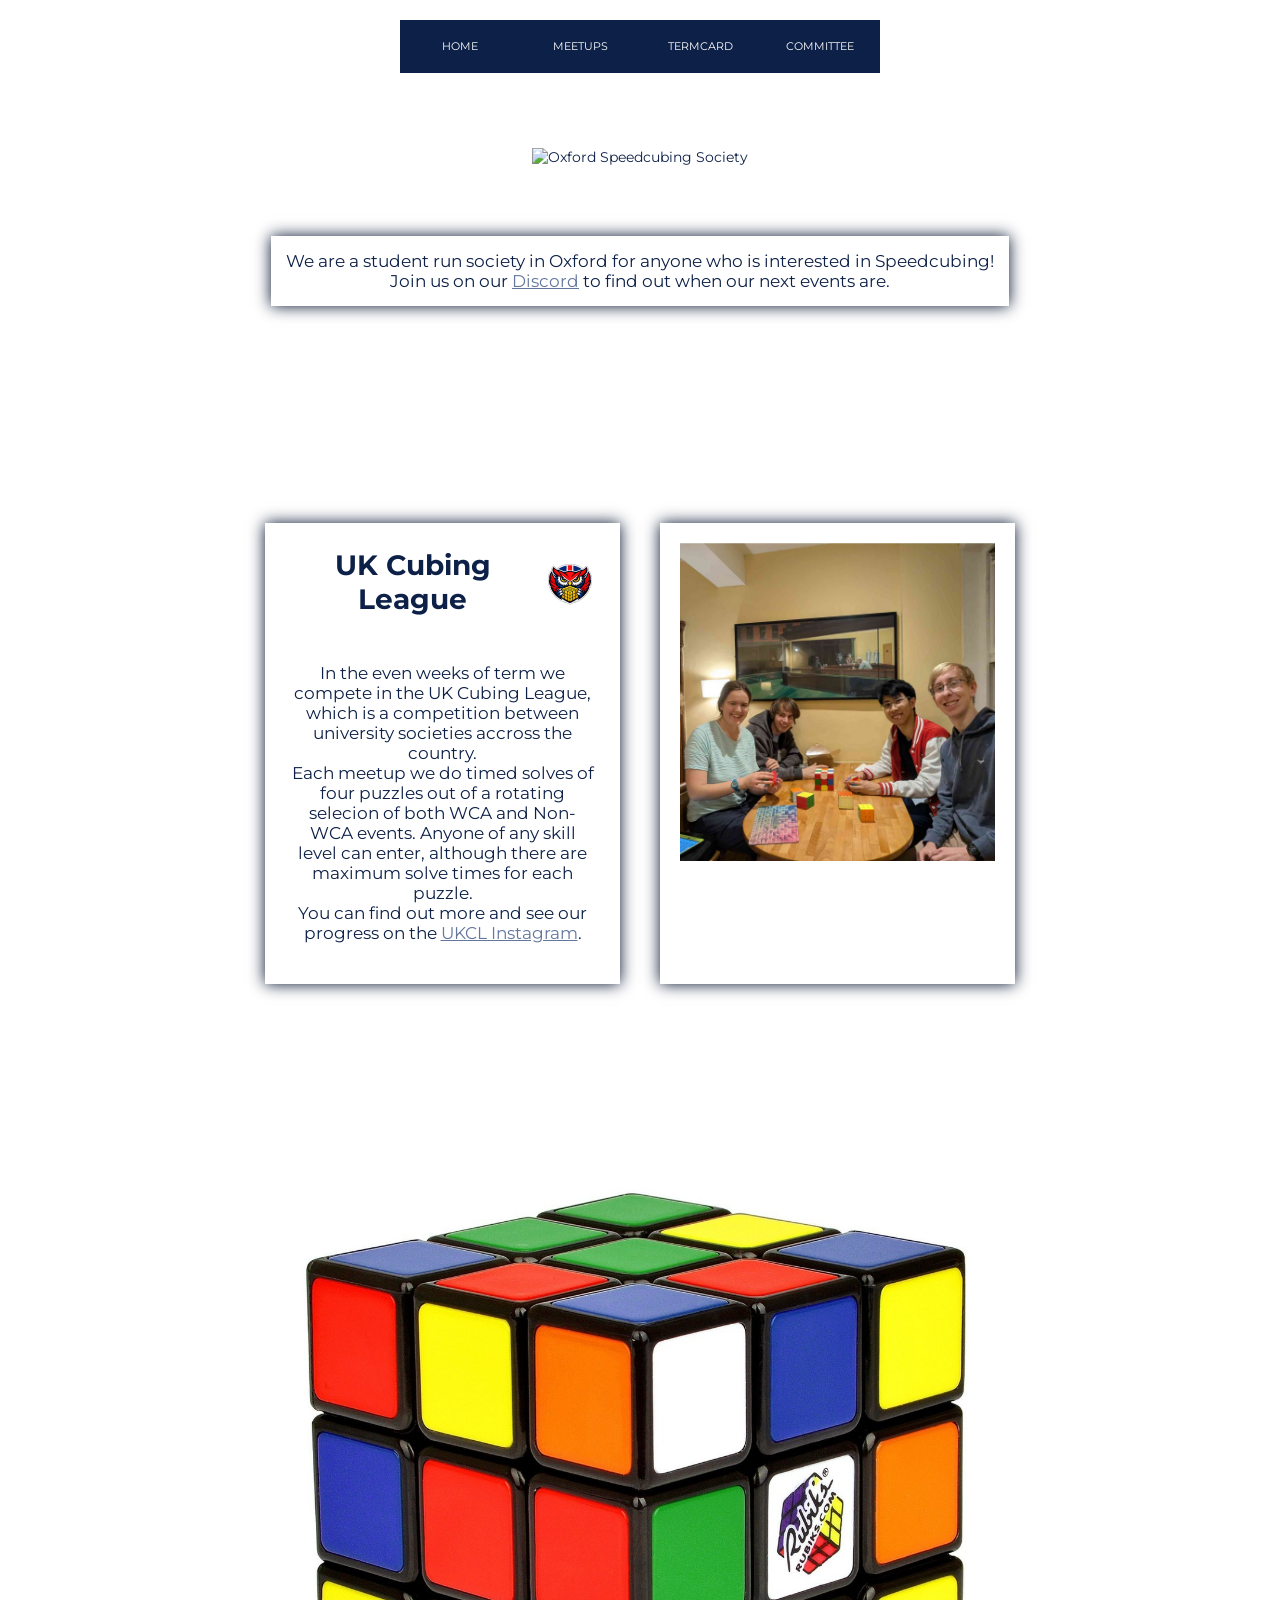
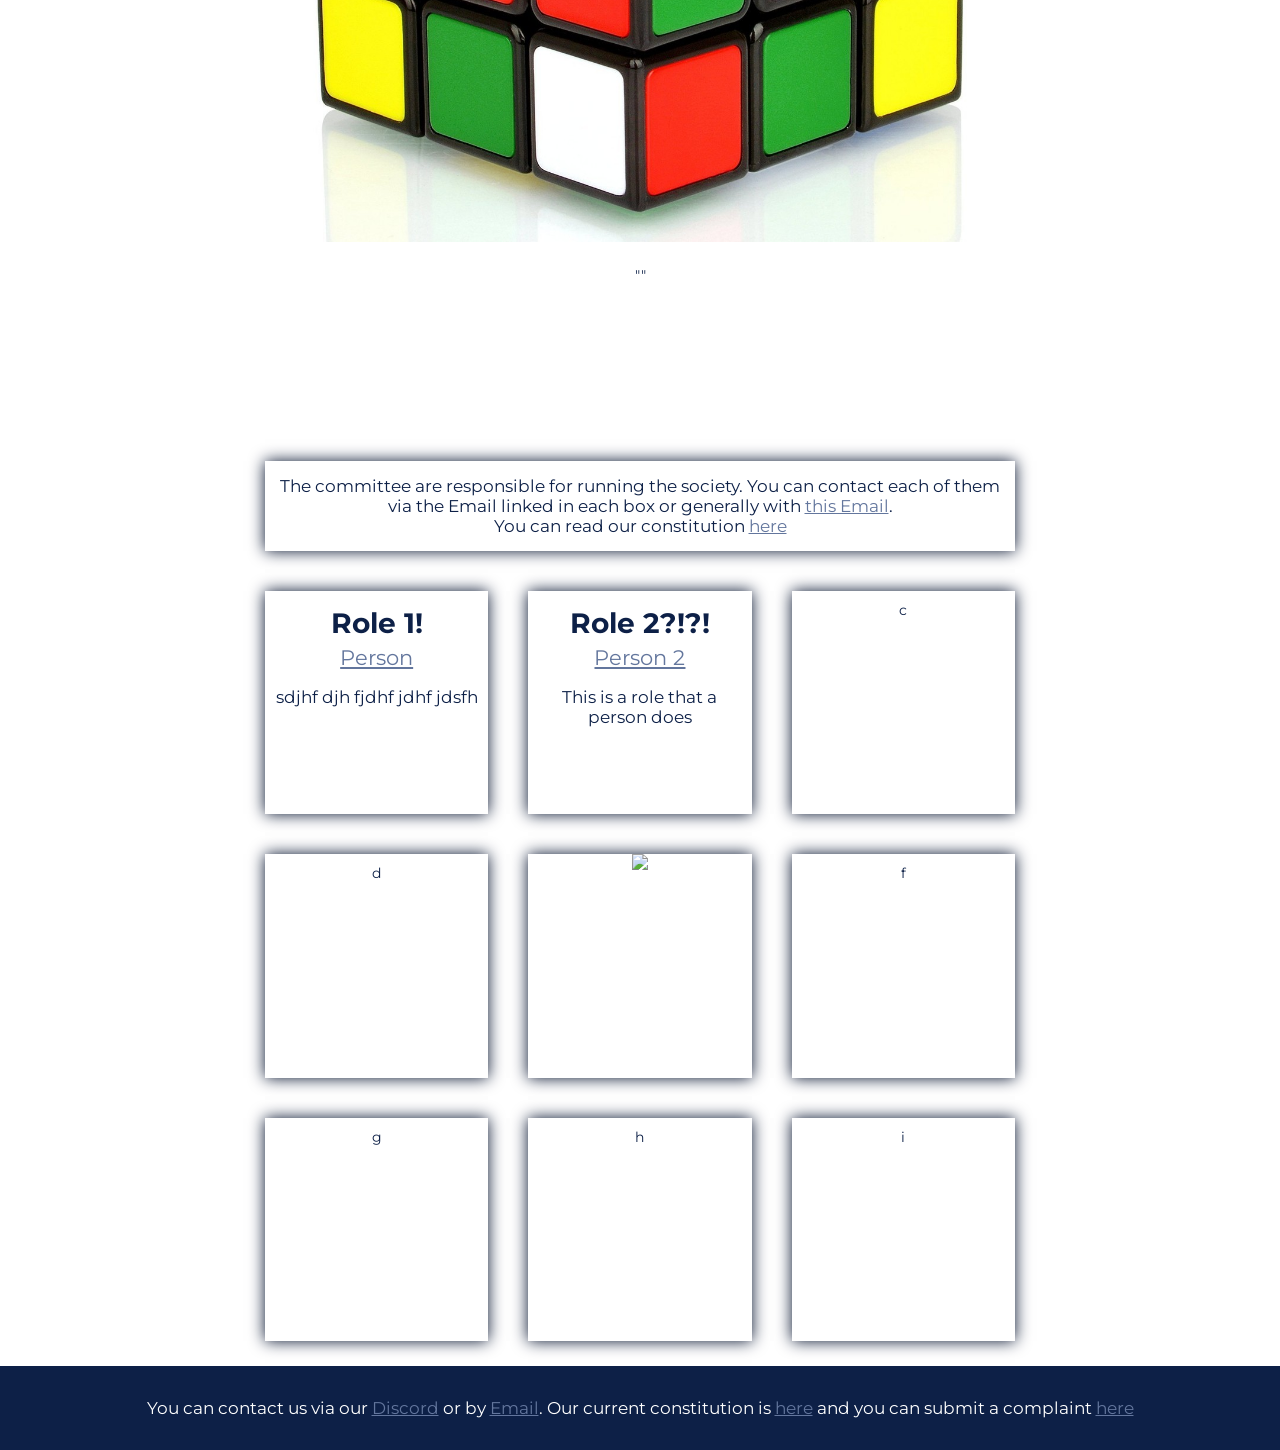
==== index.html @ 9a78d058 "Rename website2.html to index.html" ====
<!DOCTYPE html>
<html lang="en">
    <head>
        <meta charset="UTF-8">
        <meta name="viewport" content="width=device-width, initial-scale=1.0">
        <meta http-equiv="X-UA-Compatible" content="ie=edge">
        <title>Oxford Speedcubing Society</title>
        <link rel="stylesheet" href="style2.css">
        <link rel="icon" href="Logos/Square-Logo.svg" type="image/x-icon">   
        <link href='https://fonts.googleapis.com/css?family=Montserrat' rel='stylesheet'>
    </head>


    <div class="header">
        <ul>
            <li><a href="#home">HOME</a></li>
            <li><a href="#meetups">MEETUPS</a></li>
            <li><a href="#termcard">TERMCARD</a></li>
            <li><a href="#committee">COMMITTEE</a></li>
        </ul>
    </div>

    <body>
        <section id="home">
            <img src="Logos/Full-Logo-Transparent.svg" alt="Oxford Speedcubing Society" style = "max-width:90%; margin:30px">
        
            <div class="white_box">
                <p>We are a student run society in Oxford for anyone who is interested in Speedcubing!<br>
                Join us on our <a href="https://discord.gg/g8TQzC7ckt";>Discord</a> to find out when our next events are.</p>
                <!--this is a temporary link which will expire-->
            </div>

        </section>
            

        

        
        </section>

        <section id="meetups">
            
            <h1>Meetups</h1>
            <div class="meetups">
                <div>
                    <div style="display: flex; margin: 0px;box-shadow:none ;"><h2> UK Cubing League </h2> <img src="UKCL Logo.png" alt="UKCL Logo" style = "width:60px;height:60px;margin:0px"></div>
                    <p>
                        In the even weeks of term we compete in the UK Cubing League, which is a competition 
                        between university societies accross the country.
                        <br>
                        Each meetup we do timed solves of four puzzles out of a rotating selecion of both WCA and Non-WCA events. Anyone of any skill level can enter, although there are maximum solve times for each puzzle.
                        <br>
                        You can find out more and see our progress on the  <a href="https://www.instagram.com/cubingleague.uk/">UKCL Instagram</a>.
                        </p>
                </div>
                <div class="hide-mobile">
                    <img src = "UKCL_meetup_square.jpg" alt="A meetup for UKCL" style="width: 100%;padding:10px;box-sizing: border-box;">
                </div>
            </div>
        </section>

        <section id="termcard">
            <h1>Termcard</h1>

            <div style="max-width: 100%; padding: 20px;background-color: white;"><img src="rubiks_cube.jpg" alt ="the termcard" style = "max-width: 100%;"></div>
  ""    </section>

        <section id="committee">
            <h1>The Committee</h1>
            
            <div class="white_box">
                <p>
                The committee are responsible for running the society.
                You can contact each of them via the Email linked in each box or generally with
                <a href="mailto:a@a.com">this Email</a>.
                <br>
                You can read our constitution 
                <a href="generic-constitution.pdf">here</a>
                </p>
            </div>
               
            <div class="commitee">
                <div>
                    <h2>Role 1!</h2>
                    <a href="mailto:a@a.com" class="committee-roll">Person</a>
                    <p>
                    sdjhf djh fjdhf jdhf jdsfh 
                    </p>
                </div>

                <div>
                <h2>Role 2?!?!</h2>
                <a href="mailto:b@b.com" class="committee-roll">Person 2</a>
                <p>
                    This is a role that a person does 
                </p>
                </div>

                <div>c</div>
                <div>d</div>
                <div class="hide-mobile" style="padding: 0;">
                    <img src="Logos/Square-Logo-Transparent-Blue.svg"><img>
                </div>
                <div>f</div>
                <div>g</div>
                <div>h</div>
                <div>i</div>
            </div>
        </section>

        <footer>
            <p> You can contact us via our
            <a href="www.discord.com">Discord</a>
            or by
            <a href="mailto:a@a.com"> Email</a>.
            Our current constitution is 
            <a href="generic-constitution.pdf">here</a>
            and you can submit a complaint 
            <a href="Complaint.com">here</a>

            </p>
        </footer>
    
    
    </body>
---- style2.css ----
:root {
  --oscs-blue: #203763;
  --oscs-darker-blue: #04112d;
  --oscs-dark-blue: #0D2047;
  --oscs-med-blue: #3c537f;
  --oscs-light-blue: #63769d;

  scroll-behavior: smooth;
  scroll-padding-top: 100px;
}

body {
    background-image: url(Images/background.jpeg);
    background-position: center;
    display: flex;
    flex-direction: column;
    align-items: center;
    text-align: center;
    min-height: 100vh;
    width:90%;
    max-width: 750px;
    margin: auto;

    color: var(--oscs-dark-blue);
    font-size: 14px;
    font-family: 'Montserrat', sans-serif;
}
section {
    margin: 25px 0;
}

.header {
  position: sticky;
  top: 20px;

  display: block;
  background-color: var(--oscs-dark-blue);
  max-width:480px;
  width:90%;
  margin: 20px auto;
  font-size: 75%;
}
footer {
    display: block;
    width: 100vw;
    margin-top: auto;
    margin-bottom: 0px;
    background-color: var(--oscs-dark-blue);

    color: white;
}

ul {
  list-style-type: none;
  margin: 0;
  padding: 0;
  display: flex;
}
ul li {
  justify-content: space-evenly;
  width: calc(100%/4);
}
ul li a {
  display: flex;
  align-items: center;
  justify-content: center;
  width: 100%;
  height: 100%;
  box-sizing: border-box;
  color: white;
  text-decoration: none;
  padding:20px 0;
}
ul li:hover {
  background-color: var(--oscs-darker-blue);
}

h1 {
    color:white;
    font-size: 300%;
    margin-bottom: 40px;
}
h2 {
  font-size: 200%;
  margin:5px
}
a {
    color: var(--oscs-light-blue);
}
p {
  font-size: 120%;
  padding: 15px;
}


.white_box {
  background-color: white;
  width:100%;
  margin: 40px 0;
  box-shadow: 0 0 15px var(--oscs-darker-blue);
}

.meetups {
  display: grid;
  grid-template-columns: repeat(2,1fr);
  gap: 40px;
}
@media (max-width: 1000px) {
  .hide-mobile {
    display:none
  }
  .meetups {
    grid-template-columns: 100%;
  }
}
.meetups div {
    background-color: white;
    place-items: center;
    padding: 10px;
    box-shadow: 0 0 15px var(--oscs-darker-blue);
    padding: 10px;
}

.commitee {
  display: grid;
  grid-template-columns: repeat(3,minmax(0, 1fr));
  gap:40px;
}
@media (max-width: 1000px) {
  .commitee {
    grid-template-columns: repeat(2,minmax(0, 1fr));
  }
}
.commitee div{
    background-color: white;
    box-sizing: border-box;
    padding: 10px;
    aspect-ratio: 1/1;
    width: auto;
    min-height: 0;
    box-shadow: 0 0 15px var(--oscs-darker-blue);
}
@media (max-width: 700px) {
  .commitee {
    grid-template-columns: repeat(1,minmax(0, 1fr));
  }
  .commitee div{
    aspect-ratio: none;
    }
}
.committee-roll{
    font-size: 150%;
    margin: 10px;
}
.commitee p{
    padding: 0px;
}
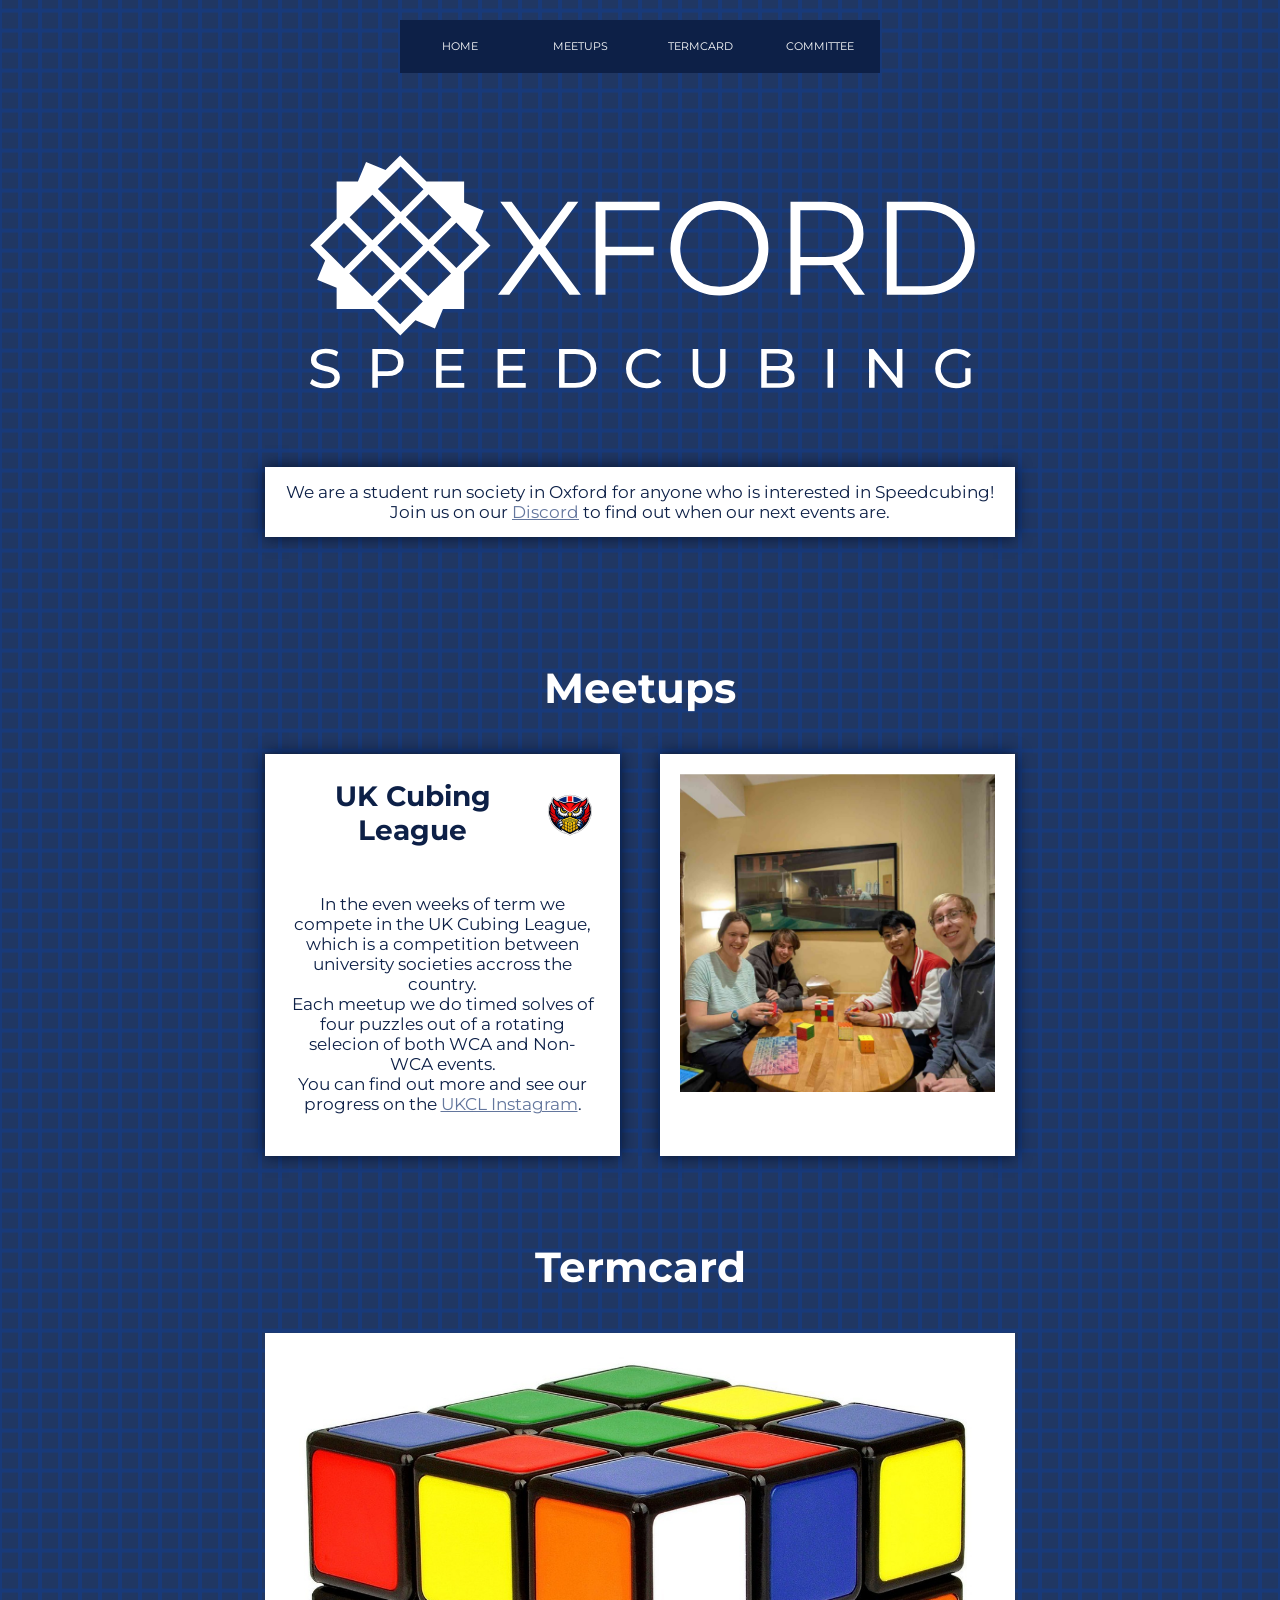
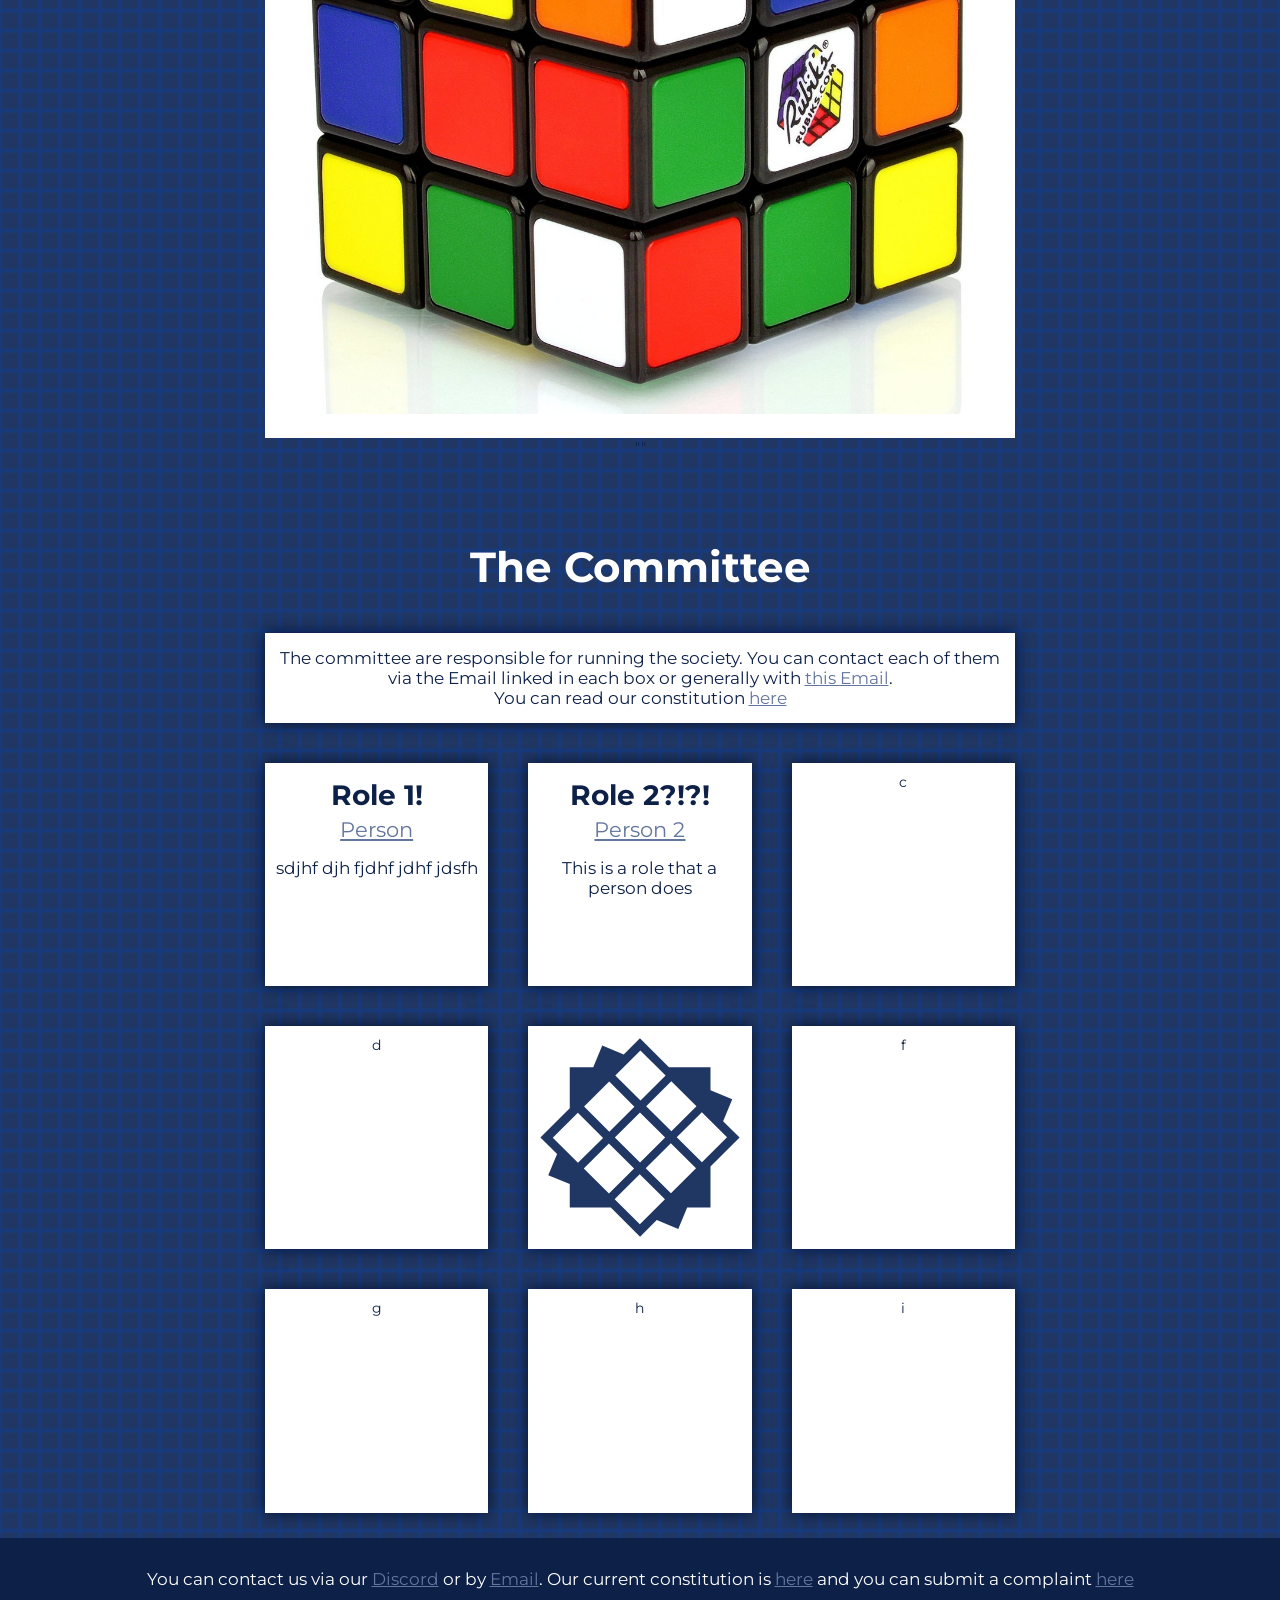
==== commit 6f8ea119: "Fix HTML formatting and structure" ====
--- a/index.html
+++ b/index.html
@@ -48,7 +48,7 @@
                         In the even weeks of term we compete in the UK Cubing League, which is a competition 
                         between university societies accross the country.
                         <br>
-                        Each meetup we do timed solves of four puzzles out of a rotating selecion of both WCA and Non-WCA events. Anyone of any skill level can enter, although there are maximum solve times for each puzzle.
+                        Each meetup we do timed solves of four puzzles out of a rotating selecion of both WCA and Non-WCA events.
                         <br>
                         You can find out more and see our progress on the  <a href="https://www.instagram.com/cubingleague.uk/">UKCL Instagram</a>.
                         </p>
--- a/style2.css
+++ b/style2.css
@@ -145,7 +145,7 @@
     grid-template-columns: repeat(1,minmax(0, 1fr));
   }
   .commitee div{
-    aspect-ratio: none;
+    aspect-ratio: auto;
     }
 }
 .committee-roll{
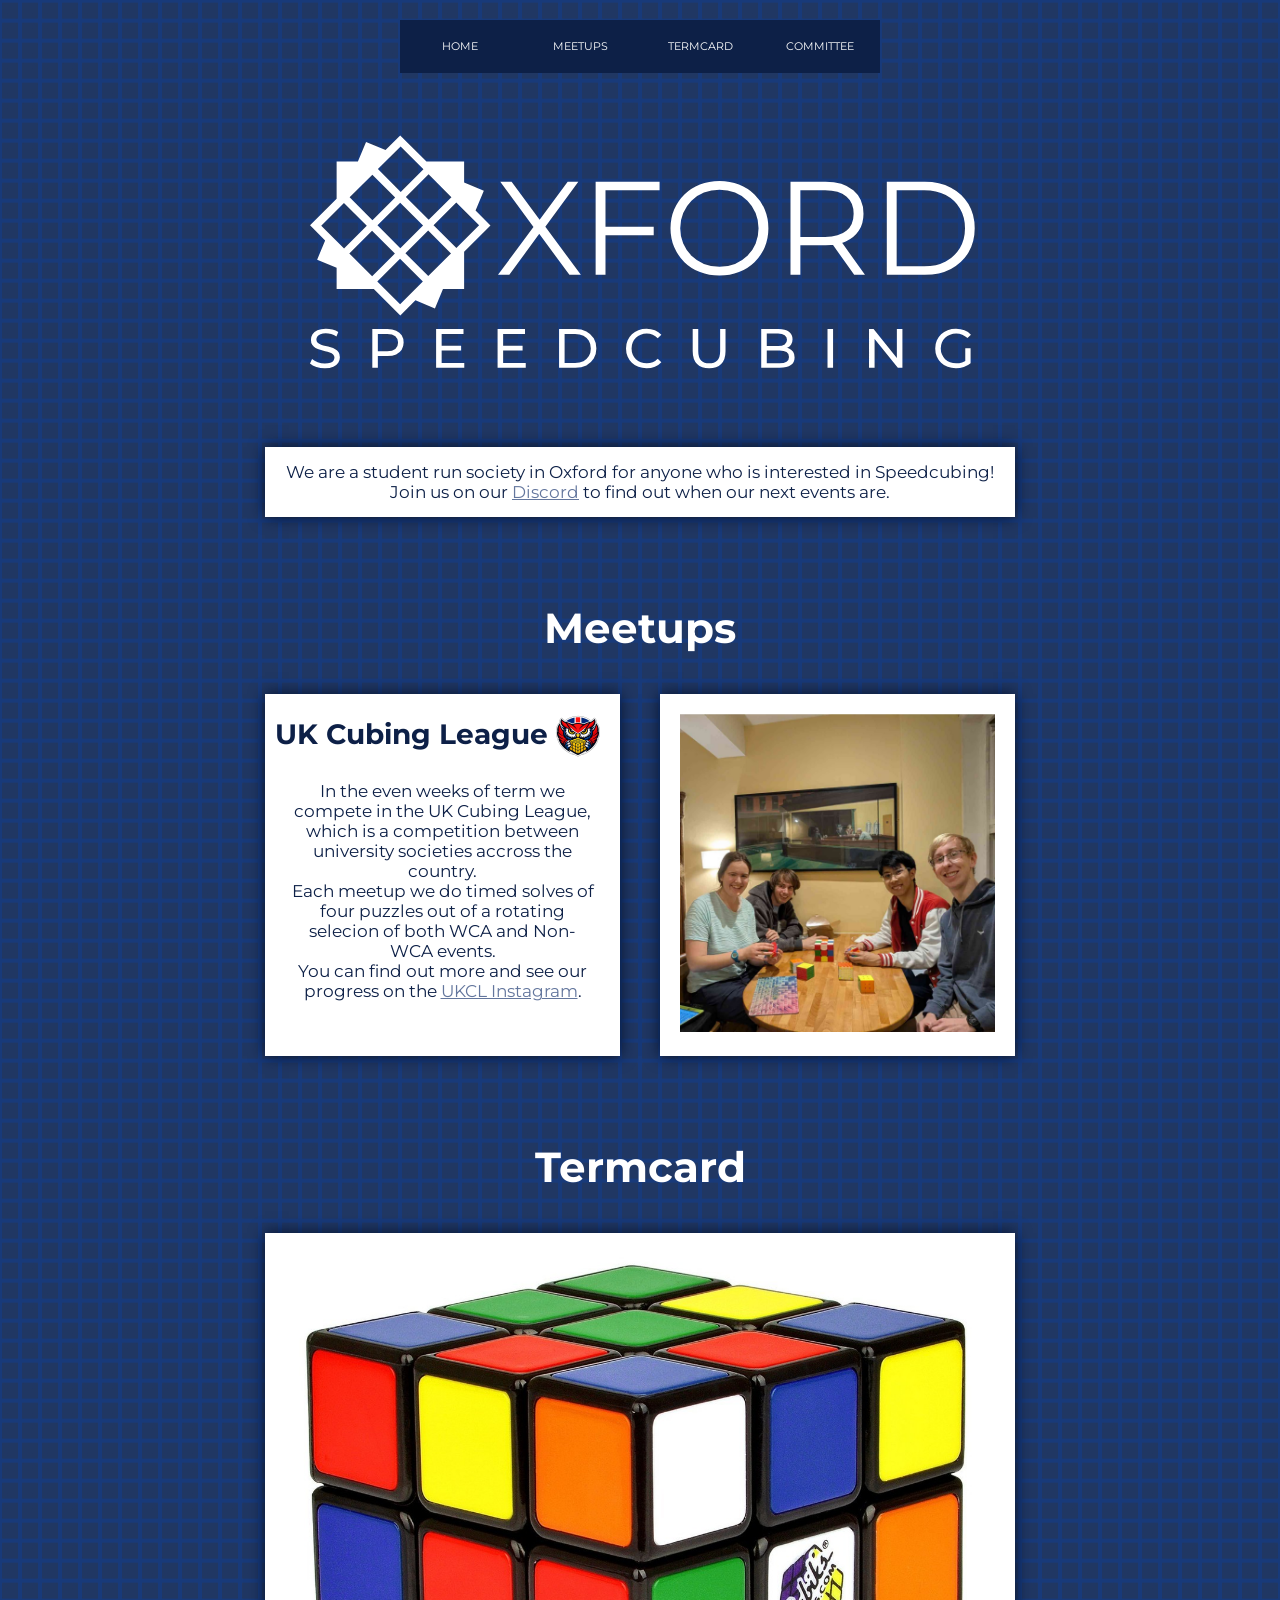
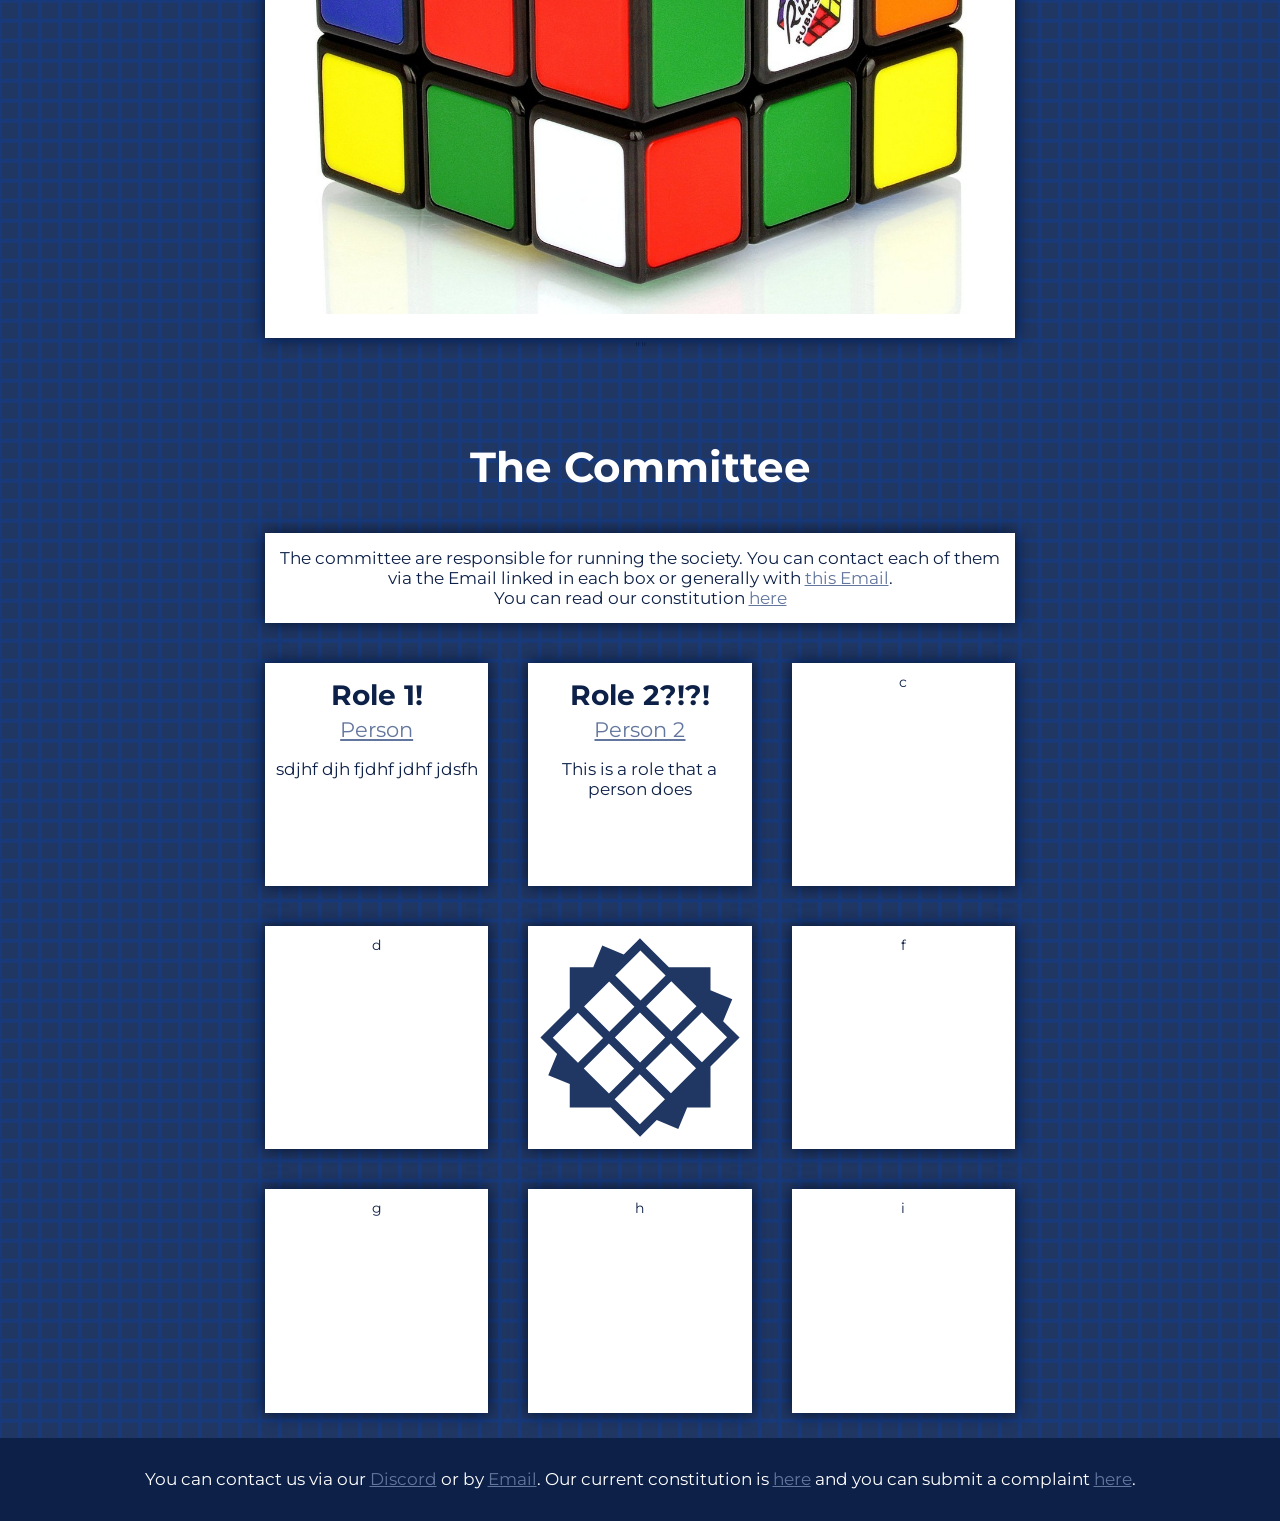
==== commit a15bc275: "Rename website2.html to index.html" ====
--- a/index.html
+++ b/index.html
@@ -11,7 +11,7 @@
     </head>
 
 
-    <div class="header">
+    <div class="header" style="margin-bottom: 0;">
         <ul>
             <li><a href="#home">HOME</a></li>
             <li><a href="#meetups">MEETUPS</a></li>
@@ -24,8 +24,8 @@
         <section id="home">
             <img src="Logos/Full-Logo-Transparent.svg" alt="Oxford Speedcubing Society" style = "max-width:90%; margin:30px">
         
-            <div class="white_box">
-                <p>We are a student run society in Oxford for anyone who is interested in Speedcubing!<br>
+            <div class="white_box" style="margin-bottom: 0";>
+                <p style="margin-bottom: 0";>We are a student run society in Oxford for anyone who is interested in Speedcubing!<br>
                 Join us on our <a href="https://discord.gg/g8TQzC7ckt";>Discord</a> to find out when our next events are.</p>
                 <!--this is a temporary link which will expire-->
             </div>
@@ -43,12 +43,12 @@
             <h1>Meetups</h1>
             <div class="meetups">
                 <div>
-                    <div style="display: flex; margin: 0px;box-shadow:none ;"><h2> UK Cubing League </h2> <img src="UKCL Logo.png" alt="UKCL Logo" style = "width:60px;height:60px;margin:0px"></div>
-                    <p>
+                    <div style="display: flex; margin: 0px;box-shadow:none;padding: 0;"><h2 style="margin: 0;padding: 0;"> UK Cubing League </h2> <img src="UKCL Logo.png" alt="UKCL Logo" style = "width:60px;margin:0px;padding: 0px;"></div>
+                    <p style="padding-top: 0;">
                         In the even weeks of term we compete in the UK Cubing League, which is a competition 
                         between university societies accross the country.
                         <br>
-                        Each meetup we do timed solves of four puzzles out of a rotating selecion of both WCA and Non-WCA events.
+                        Each meetup we do timed solves of four puzzles out of a rotating selecion of both WCA and Non-WCA events. 
                         <br>
                         You can find out more and see our progress on the  <a href="https://www.instagram.com/cubingleague.uk/">UKCL Instagram</a>.
                         </p>
@@ -62,7 +62,7 @@
         <section id="termcard">
             <h1>Termcard</h1>
 
-            <div style="max-width: 100%; padding: 20px;background-color: white;"><img src="rubiks_cube.jpg" alt ="the termcard" style = "max-width: 100%;"></div>
+            <div style="max-width: 100%; padding: 20px;background-color: white;box-shadow: 0 0 15px var(--oscs-darker-blue);"><img src="rubiks_cube.jpg" alt ="the termcard" style = "max-width: 100%;"></div>
   ""    </section>
 
         <section id="committee">
@@ -116,7 +116,7 @@
             Our current constitution is 
             <a href="generic-constitution.pdf">here</a>
             and you can submit a complaint 
-            <a href="Complaint.com">here</a>
+            <a href="Complaint.com">here</a>.
 
             </p>
         </footer>
--- a/style2.css
+++ b/style2.css
@@ -146,6 +146,7 @@
   }
   .commitee div{
     aspect-ratio: auto;
+
     }
 }
 .committee-roll{
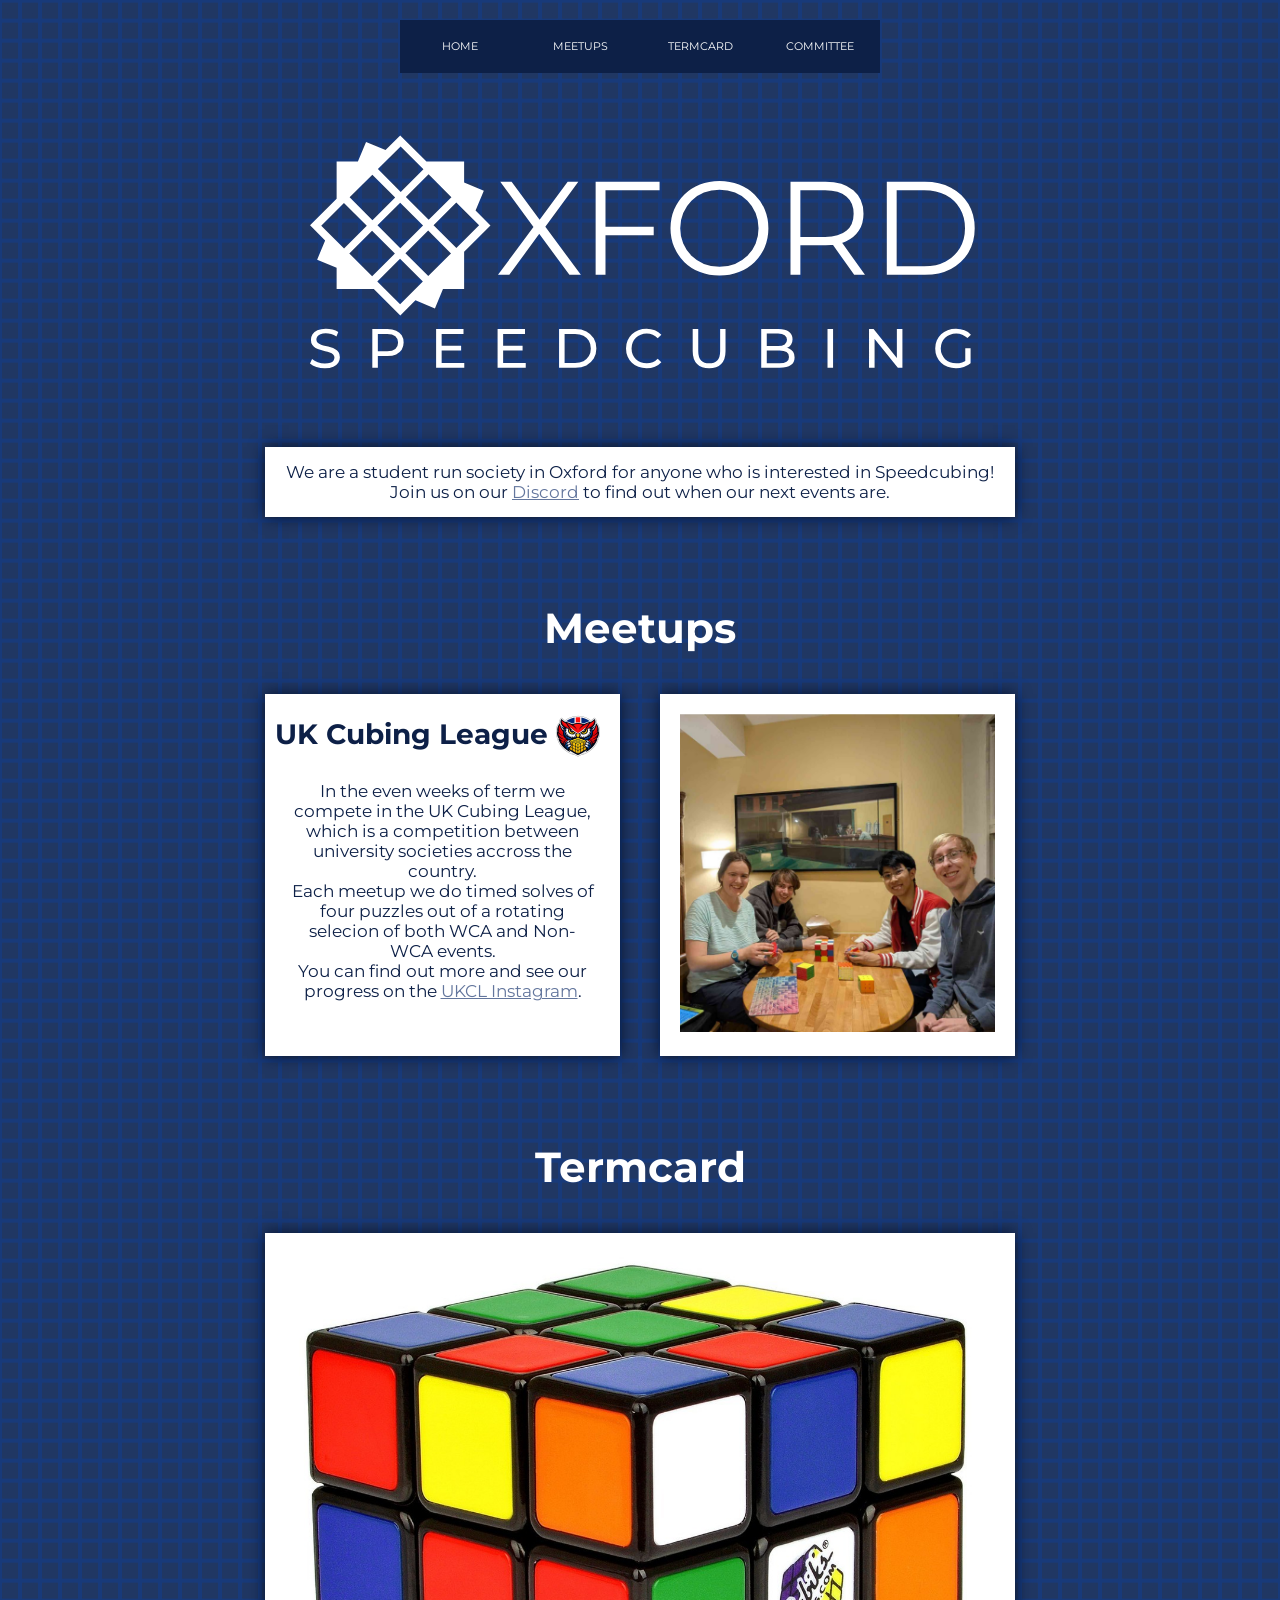
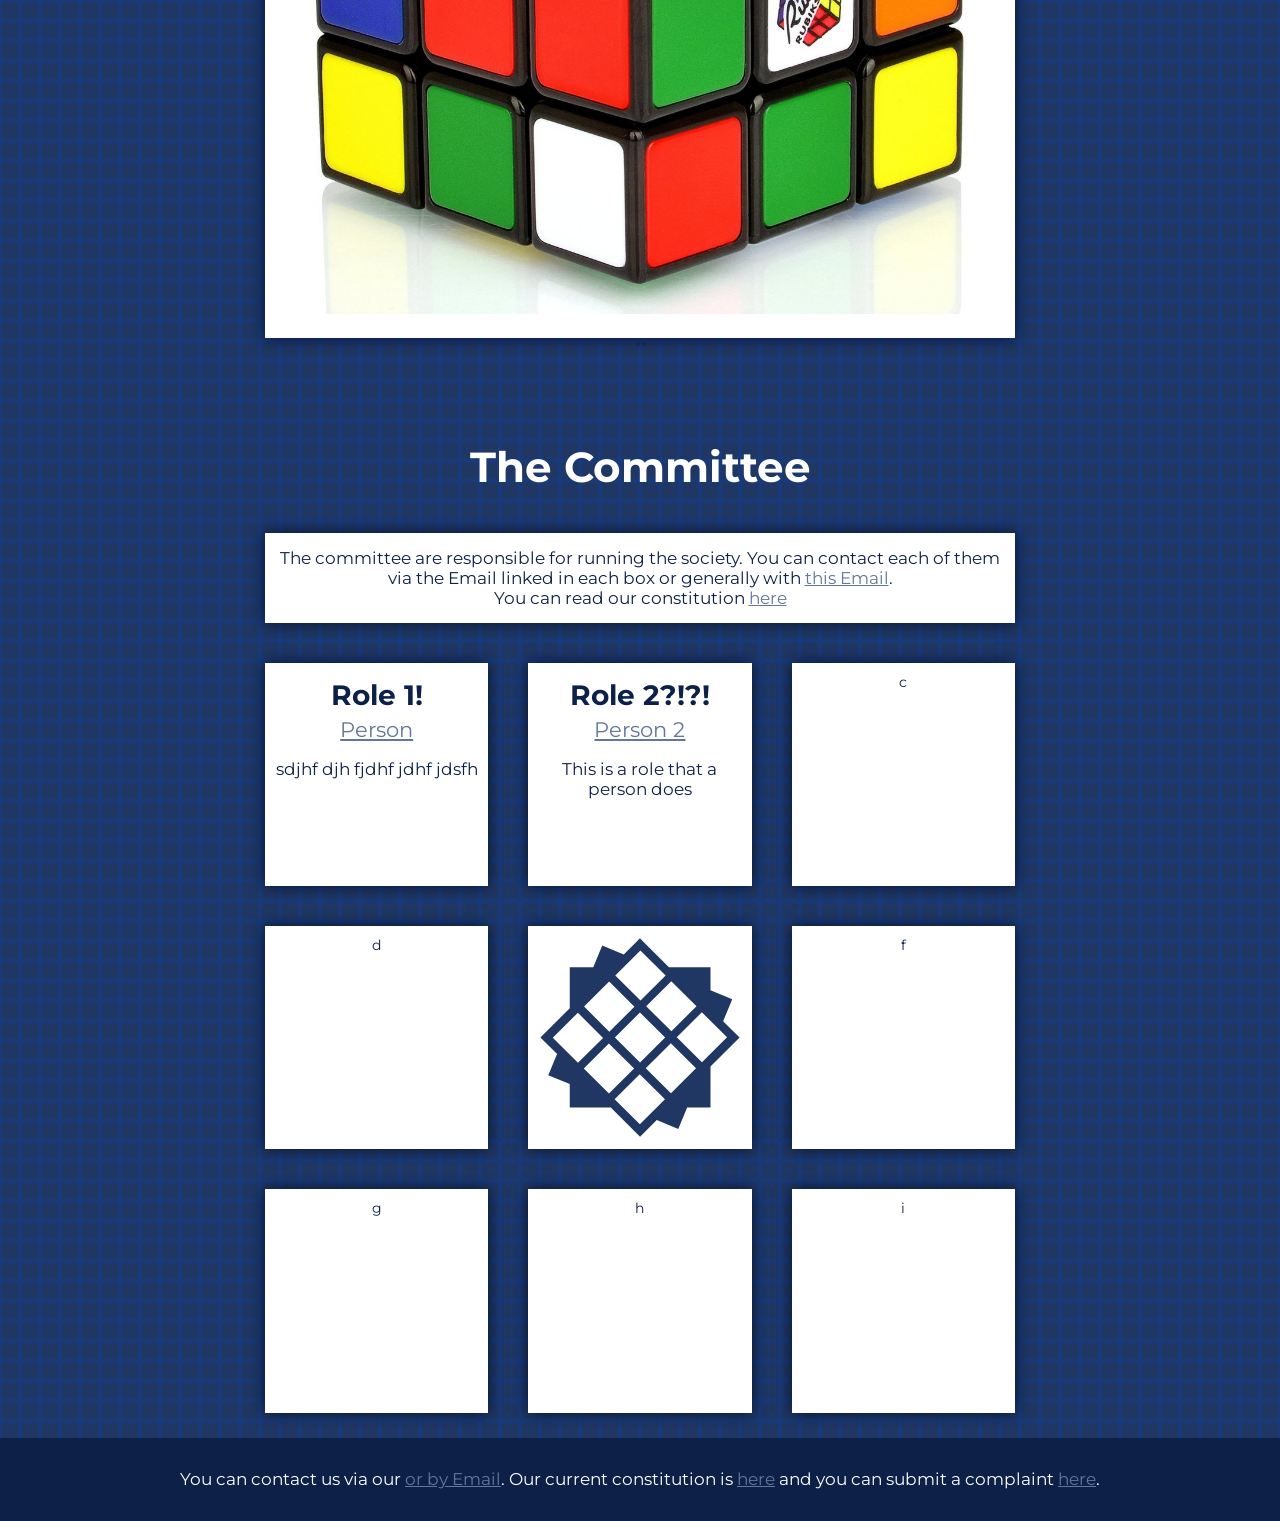
==== commit 4922f293: "Fix HTML formatting and structure" ====
--- a/index.html
+++ b/index.html
@@ -110,7 +110,7 @@
 
         <footer>
             <p> You can contact us via our
-            <a href="www.discord.com">Discord</a>
+            <a href="https://discord.gg/g8TQzC7ckt";>
             or by
             <a href="mailto:a@a.com"> Email</a>.
             Our current constitution is 
--- a/style2.css
+++ b/style2.css
@@ -24,6 +24,8 @@
     color: var(--oscs-dark-blue);
     font-size: 14px;
     font-family: 'Montserrat', sans-serif;
+    background-color: var(--oscs-blue);
+  
 }
 section {
     margin: 25px 0;
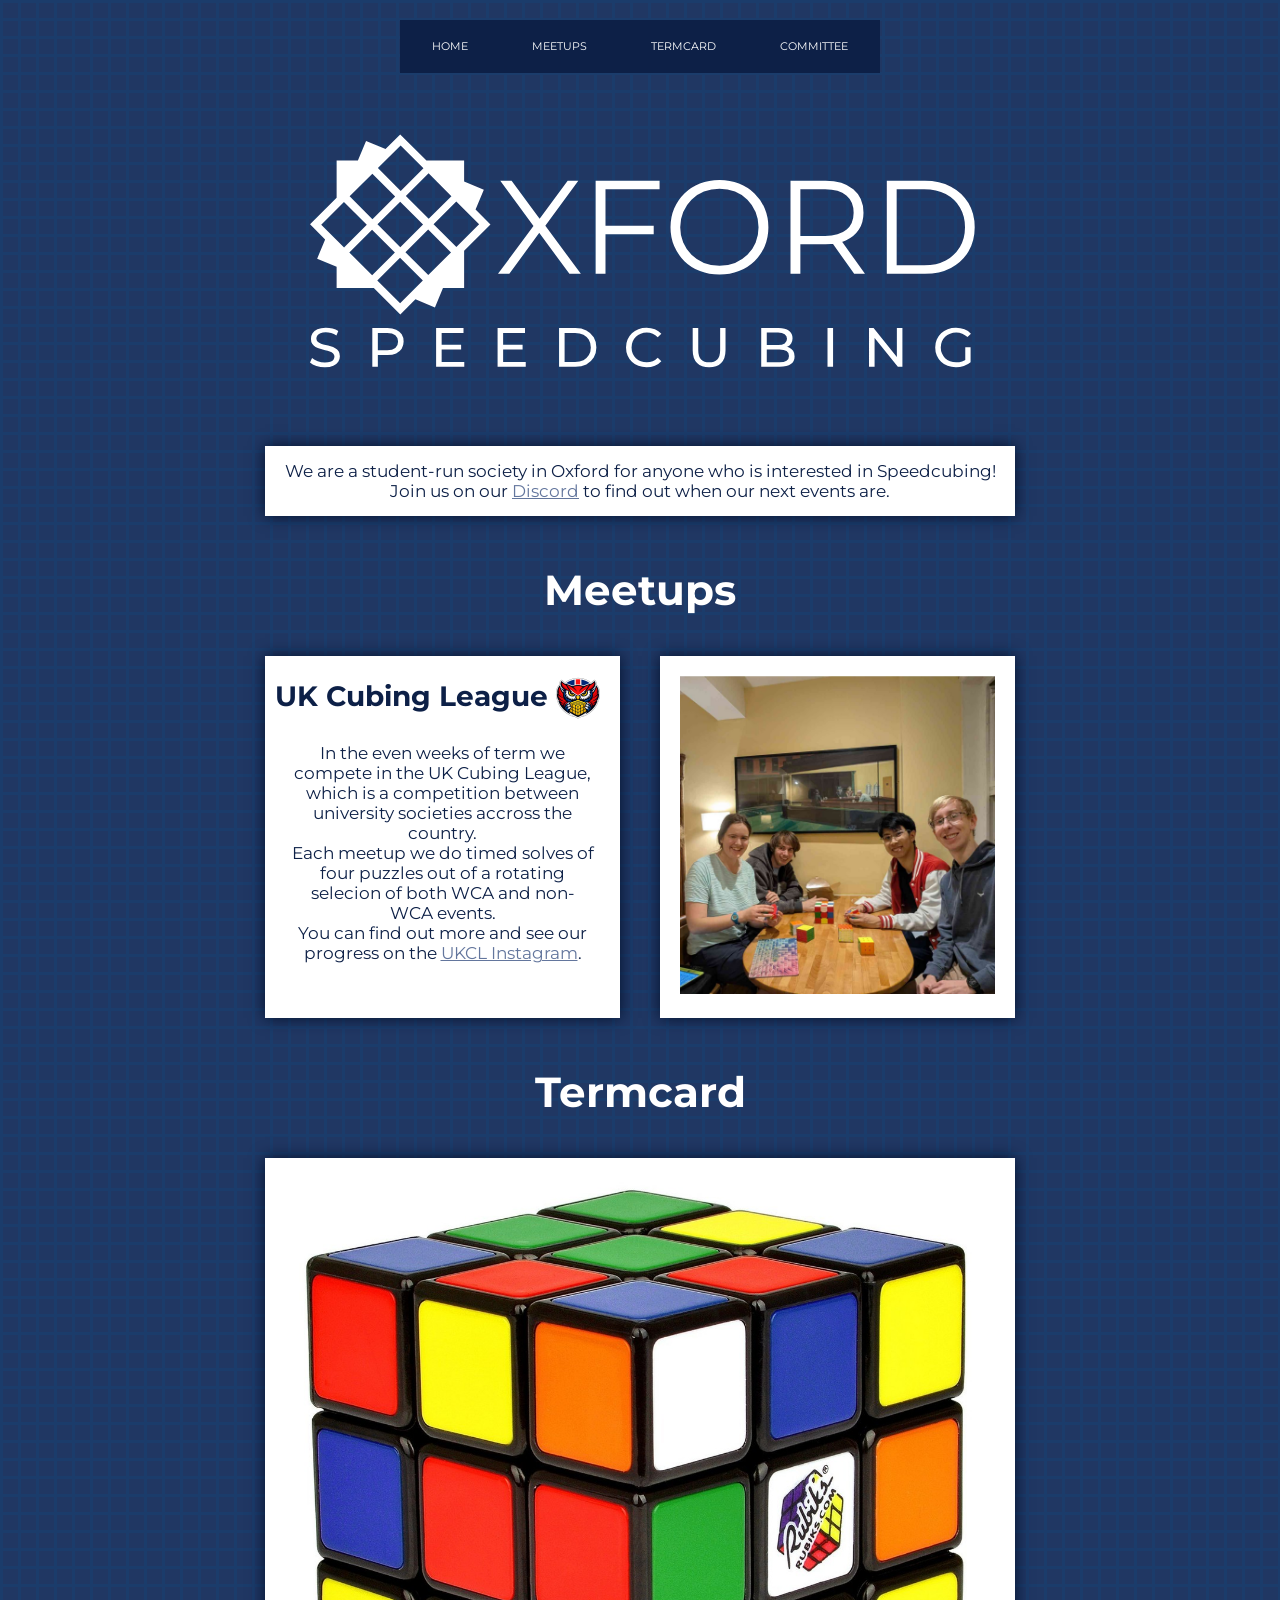
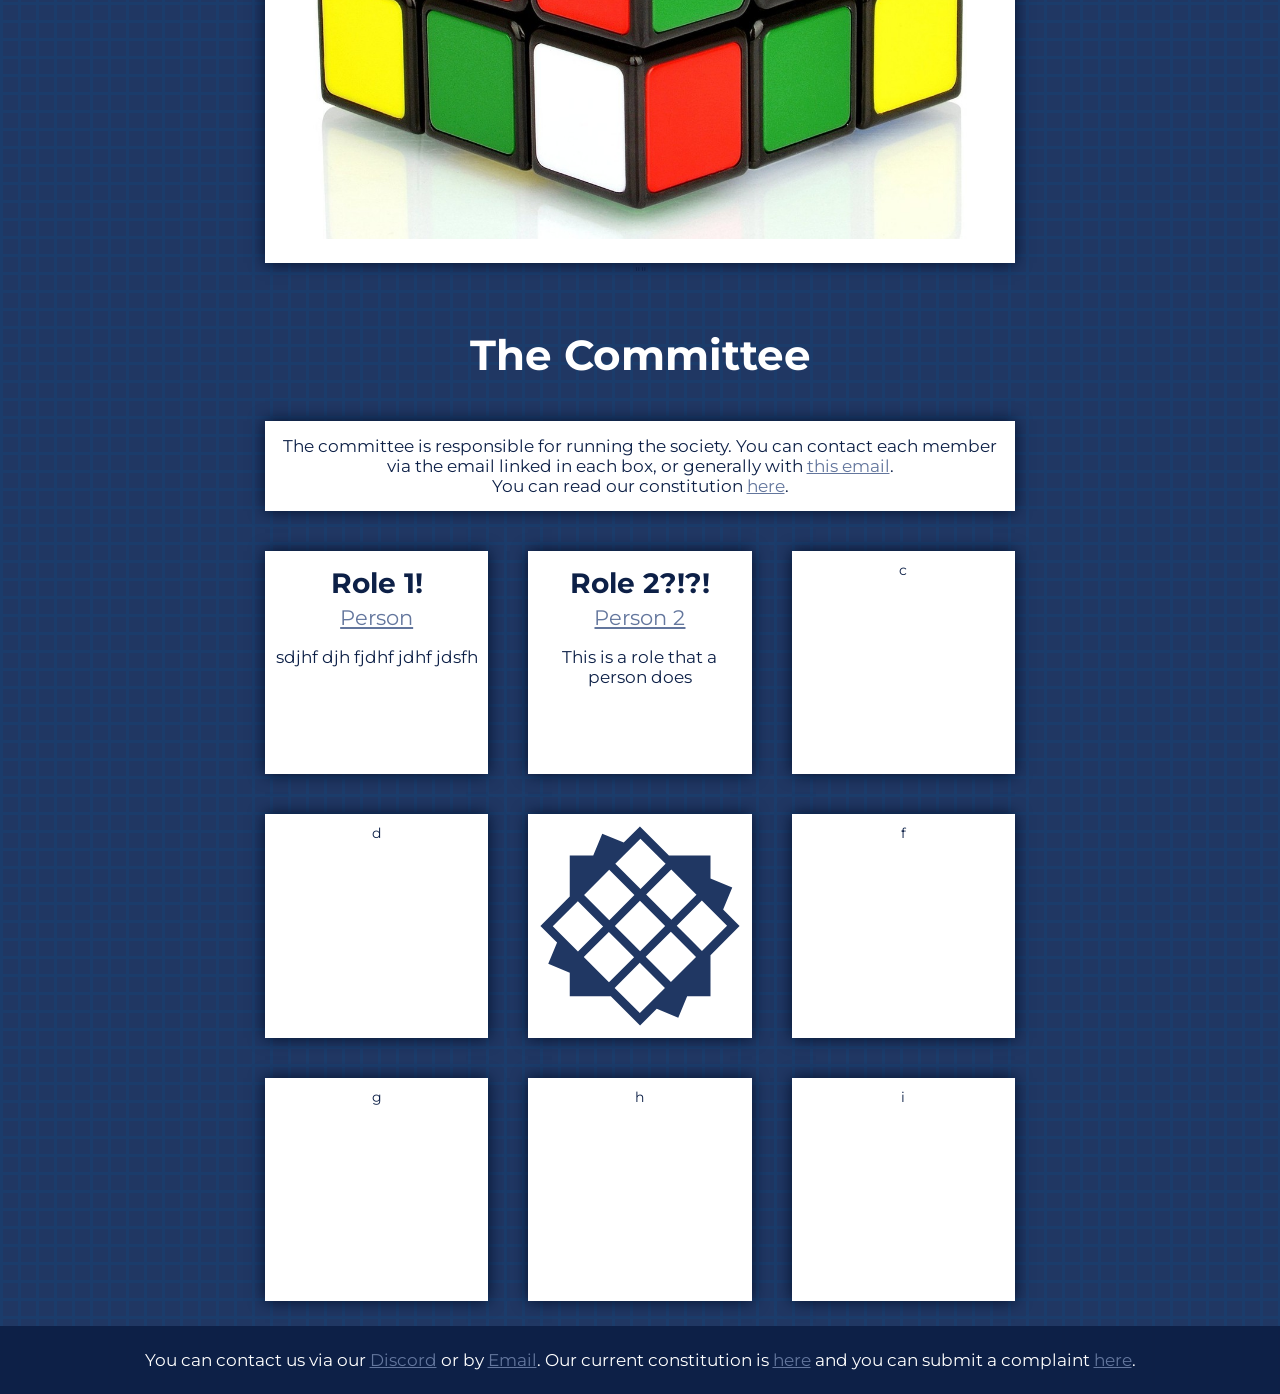
==== commit e04c26e0: "Fixed some styling issues and did some general tidying up (more needed)" ====
--- a/index.html
+++ b/index.html
@@ -11,116 +11,109 @@
     </head>
 
 
-    <div class="header" style="margin-bottom: 0;">
-        <ul>
-            <li><a href="#home">HOME</a></li>
-            <li><a href="#meetups">MEETUPS</a></li>
-            <li><a href="#termcard">TERMCARD</a></li>
-            <li><a href="#committee">COMMITTEE</a></li>
-        </ul>
-    </div>
+    <body>
 
-    <body>
-        <section id="home">
-            <img src="Logos/Full-Logo-Transparent.svg" alt="Oxford Speedcubing Society" style = "max-width:90%; margin:30px">
-        
-            <div class="white_box" style="margin-bottom: 0";>
-                <p style="margin-bottom: 0";>We are a student run society in Oxford for anyone who is interested in Speedcubing!<br>
-                Join us on our <a href="https://discord.gg/g8TQzC7ckt";>Discord</a> to find out when our next events are.</p>
-                <!--this is a temporary link which will expire-->
-            </div>
+        <header>
+            <a href="#home">HOME</a>
+            <a href="#meetups">MEETUPS</a>
+            <a href="#termcard">TERMCARD</a>
+            <a href="#committee">COMMITTEE</a>
+        </header>
 
-        </section>
+
+        <main>
+            <section id="home">
+                <img src="Logos/Full-Logo-Transparent.svg" alt="Oxford Speedcubing Society" style = "max-width:90%; margin:30px">
             
+                <div class="white-box" style="margin-bottom: 0";>
+                    <p style="margin-bottom: 0";>We are a student-run society in Oxford for anyone who is interested in Speedcubing!<br>
+                    Join us on our <a href="https://discord.gg/g8TQzC7ckt";>Discord</a> to find out when our next events are.</p>
+                    <!--this is a temporary link which will expire-->
+                </div>
 
-        
+            </section>
 
-        
-        </section>
 
-        <section id="meetups">
-            
-            <h1>Meetups</h1>
-            <div class="meetups">
-                <div>
-                    <div style="display: flex; margin: 0px;box-shadow:none;padding: 0;"><h2 style="margin: 0;padding: 0;"> UK Cubing League </h2> <img src="UKCL Logo.png" alt="UKCL Logo" style = "width:60px;margin:0px;padding: 0px;"></div>
-                    <p style="padding-top: 0;">
-                        In the even weeks of term we compete in the UK Cubing League, which is a competition 
-                        between university societies accross the country.
-                        <br>
-                        Each meetup we do timed solves of four puzzles out of a rotating selecion of both WCA and Non-WCA events. 
-                        <br>
-                        You can find out more and see our progress on the  <a href="https://www.instagram.com/cubingleague.uk/">UKCL Instagram</a>.
-                        </p>
+            <section id="meetups">
+                
+                <h1>Meetups</h1>
+                <div class="meetups">
+                    <div>
+                        <div style="display: flex; margin: 0px;box-shadow:none;padding: 0;"><h2 style="margin: 0;padding: 0;"> UK Cubing League </h2> <img src="UKCL Logo.png" alt="UKCL Logo" style = "width:60px;margin:0px;padding: 0px;"></div>
+                        <p style="padding-top: 0;">
+                            In the even weeks of term we compete in the UK Cubing League, which is a competition 
+                            between university societies accross the country.
+                            <br>
+                            Each meetup we do timed solves of four puzzles out of a rotating selecion of both WCA and non-WCA events. 
+                            <br>
+                            You can find out more and see our progress on the  <a href="https://www.instagram.com/cubingleague.uk/">UKCL Instagram</a>.
+                            </p>
+                    </div>
+                    <div class="hide-mobile">
+                        <img src = "UKCL_meetup_square.jpg" alt="A meetup for UKCL" style="width: 100%;padding:10px;box-sizing: border-box;">
+                    </div>
                 </div>
-                <div class="hide-mobile">
-                    <img src = "UKCL_meetup_square.jpg" alt="A meetup for UKCL" style="width: 100%;padding:10px;box-sizing: border-box;">
-                </div>
-            </div>
-        </section>
+            </section>
 
-        <section id="termcard">
-            <h1>Termcard</h1>
+            <section id="termcard">
+                <h1>Termcard</h1>
 
-            <div style="max-width: 100%; padding: 20px;background-color: white;box-shadow: 0 0 15px var(--oscs-darker-blue);"><img src="rubiks_cube.jpg" alt ="the termcard" style = "max-width: 100%;"></div>
-  ""    </section>
+                <div style="max-width: 100%; padding: 20px;background-color: white;box-shadow: 0 0 15px var(--oscs-darker-blue);"><img src="rubiks_cube.jpg" alt ="the termcard" style = "max-width: 100%;"></div>
+    ""      </section>
 
-        <section id="committee">
-            <h1>The Committee</h1>
-            
-            <div class="white_box">
-                <p>
-                The committee are responsible for running the society.
-                You can contact each of them via the Email linked in each box or generally with
-                <a href="mailto:a@a.com">this Email</a>.
-                <br>
-                You can read our constitution 
-                <a href="generic-constitution.pdf">here</a>
-                </p>
-            </div>
-               
-            <div class="commitee">
-                <div>
-                    <h2>Role 1!</h2>
-                    <a href="mailto:a@a.com" class="committee-roll">Person</a>
+            <section id="committee">
+                <h1>The Committee</h1>
+                
+                <div class="white-box">
                     <p>
-                    sdjhf djh fjdhf jdhf jdsfh 
+                    The committee is responsible for running the society.
+                    You can contact each member via the email linked in each box, or generally with
+                    <a href="mailto:a@a.com">this email</a>.
+                    <br>
+                    You can read our constitution 
+                    <a href="generic-constitution.pdf">here</a>.
                     </p>
                 </div>
+                
+                <div class="commitee">
+                    <div>
+                        <h2>Role 1!</h2>
+                        <a href="mailto:a@a.com" class="committee-roll">Person</a>
+                        <p>
+                        sdjhf djh fjdhf jdhf jdsfh 
+                        </p>
+                    </div>
 
-                <div>
-                <h2>Role 2?!?!</h2>
-                <a href="mailto:b@b.com" class="committee-roll">Person 2</a>
-                <p>
-                    This is a role that a person does 
-                </p>
+                    <div>
+                    <h2>Role 2?!?!</h2>
+                    <a href="mailto:b@b.com" class="committee-roll">Person 2</a>
+                    <p>
+                        This is a role that a person does 
+                    </p>
+                    </div>
+
+                    <div>c</div>
+                    <div>d</div>
+                    <div class="hide-mobile" style="padding: 0;">
+                        <img src="Logos/Square-Logo-Transparent-Blue.svg"><img>
+                    </div>
+                    <div>f</div>
+                    <div>g</div>
+                    <div>h</div>
+                    <div>i</div>
                 </div>
+            </section>
 
-                <div>c</div>
-                <div>d</div>
-                <div class="hide-mobile" style="padding: 0;">
-                    <img src="Logos/Square-Logo-Transparent-Blue.svg"><img>
-                </div>
-                <div>f</div>
-                <div>g</div>
-                <div>h</div>
-                <div>i</div>
-            </div>
-        </section>
+        </main>
+
 
         <footer>
-            <p> You can contact us via our
-            <a href="https://discord.gg/g8TQzC7ckt";>
-            or by
-            <a href="mailto:a@a.com"> Email</a>.
-            Our current constitution is 
-            <a href="generic-constitution.pdf">here</a>
-            and you can submit a complaint 
-            <a href="Complaint.com">here</a>.
-
+            <p>
+                You can contact us via our <a href="https://discord.gg/g8TQzC7ckt">Discord</a> or by <a href="mailto:a@a.com"> Email</a>. Our current constitution is <a href="generic-constitution.pdf">here</a> and you can submit a complaint <a href="Complaint.com">here</a>.
             </p>
         </footer>
     
     
     </body>
 
+</html>
--- a/style2.css
+++ b/style2.css
@@ -4,157 +4,159 @@
   --oscs-dark-blue: #0D2047;
   --oscs-med-blue: #3c537f;
   --oscs-light-blue: #63769d;
+  --oscs-bg1: #243651;
+  --oscs-bg2: #1b3c6b;
 
   scroll-behavior: smooth;
   scroll-padding-top: 100px;
 }
 
 body {
-    background-image: url(Images/background.jpeg);
-    background-position: center;
-    display: flex;
-    flex-direction: column;
-    align-items: center;
+    /* With help from ChatGPT - made the background image using pure CSS rather than an image */
+    background-color: var(--oscs-bg1);
+    background-image:
+      linear-gradient(var(--oscs-bg2) 3px, transparent 3px),
+      linear-gradient(90deg, var(--oscs-bg2) 3px, transparent 3px);
+    background-size: 18px 18px;  
+
     text-align: center;
-    min-height: 100vh;
-    width:90%;
-    max-width: 750px;
-    margin: auto;
-
+    height: 100vh;
+    margin: 0;
     color: var(--oscs-dark-blue);
     font-size: 14px;
     font-family: 'Montserrat', sans-serif;
     background-color: var(--oscs-blue);
-  
-}
-section {
-    margin: 25px 0;
 }
 
-.header {
+section {
+  margin: 24px 0;
+}
+
+header {
   position: sticky;
   top: 20px;
-
-  display: block;
   background-color: var(--oscs-dark-blue);
-  max-width:480px;
-  width:90%;
+  width: 90%;
+  max-width: 480px;
   margin: 20px auto;
   font-size: 75%;
-}
-footer {
-    display: block;
-    width: 100vw;
-    margin-top: auto;
-    margin-bottom: 0px;
-    background-color: var(--oscs-dark-blue);
-
-    color: white;
+  display: flex;
+  flex-flow: row wrap;
 }
 
-ul {
-  list-style-type: none;
-  margin: 0;
-  padding: 0;
-  display: flex;
+header > a {
+  text-decoration: none;
+  color: white;
+  padding: 20px 4px;
+  flex-grow: 1;
+  transition: background-color 0.2s ease;
 }
-ul li {
-  justify-content: space-evenly;
-  width: calc(100%/4);
-}
-ul li a {
-  display: flex;
-  align-items: center;
-  justify-content: center;
-  width: 100%;
-  height: 100%;
-  box-sizing: border-box;
-  color: white;
-  text-decoration: none;
-  padding:20px 0;
-}
-ul li:hover {
+
+header > a:hover {
   background-color: var(--oscs-darker-blue);
 }
 
+main {
+  width: 90%;
+  max-width: 750px;
+  margin: auto;
+}
+
+footer {
+  display: block;
+  width: 100%;
+  margin: 25px 0 0;
+  background-color: var(--oscs-dark-blue);
+  color: white;
+}
+
+footer > p {
+  padding: 24px;
+}
+
 h1 {
-    color:white;
-    font-size: 300%;
-    margin-bottom: 40px;
+  color:white;
+  font-size: 300%;
+  margin: 48px 0 40px;
 }
+
 h2 {
   font-size: 200%;
-  margin:5px
+  margin: 5px;
 }
-a {
-    color: var(--oscs-light-blue);
+
+:is(main, footer) a {
+  color: var(--oscs-light-blue);
 }
+
+:is(main, footer) a:hover {
+  text-decoration: none;
+}
+
 p {
   font-size: 120%;
   padding: 15px;
 }
 
-
-.white_box {
+.white-box {
   background-color: white;
-  width:100%;
+  width: 100%;
   margin: 40px 0;
   box-shadow: 0 0 15px var(--oscs-darker-blue);
 }
 
 .meetups {
   display: grid;
-  grid-template-columns: repeat(2,1fr);
+  grid-template-columns: repeat(2, 1fr);
   gap: 40px;
 }
 @media (max-width: 1000px) {
   .hide-mobile {
-    display:none
+    display: none;
   }
   .meetups {
     grid-template-columns: 100%;
   }
 }
 .meetups div {
-    background-color: white;
-    place-items: center;
-    padding: 10px;
-    box-shadow: 0 0 15px var(--oscs-darker-blue);
-    padding: 10px;
+  background-color: white;
+  place-items: center;
+  padding: 10px;
+  box-shadow: 0 0 15px var(--oscs-darker-blue);
+  padding: 10px;
 }
 
 .commitee {
   display: grid;
   grid-template-columns: repeat(3,minmax(0, 1fr));
-  gap:40px;
+  gap: 40px;
 }
 @media (max-width: 1000px) {
   .commitee {
-    grid-template-columns: repeat(2,minmax(0, 1fr));
+    grid-template-columns: repeat(2, minmax(0, 1fr));
   }
 }
 .commitee div{
-    background-color: white;
-    box-sizing: border-box;
-    padding: 10px;
-    aspect-ratio: 1/1;
-    width: auto;
-    min-height: 0;
-    box-shadow: 0 0 15px var(--oscs-darker-blue);
+  background-color: white;
+  box-sizing: border-box;
+  padding: 10px;
+  aspect-ratio: 1/1;
+  width: auto;
+  min-height: 0;
+  box-shadow: 0 0 15px var(--oscs-darker-blue);
 }
 @media (max-width: 700px) {
   .commitee {
-    grid-template-columns: repeat(1,minmax(0, 1fr));
+    grid-template-columns: repeat(1, minmax(0, 1fr));
   }
-  .commitee div{
+  .commitee div {
     aspect-ratio: auto;
-
-    }
+  }
 }
-.committee-roll{
-    font-size: 150%;
-    margin: 10px;
+.committee-roll {
+  font-size: 150%;
+  margin: 10px;
 }
-.commitee p{
-    padding: 0px;
+.commitee p {
+  padding: 0px;
 }
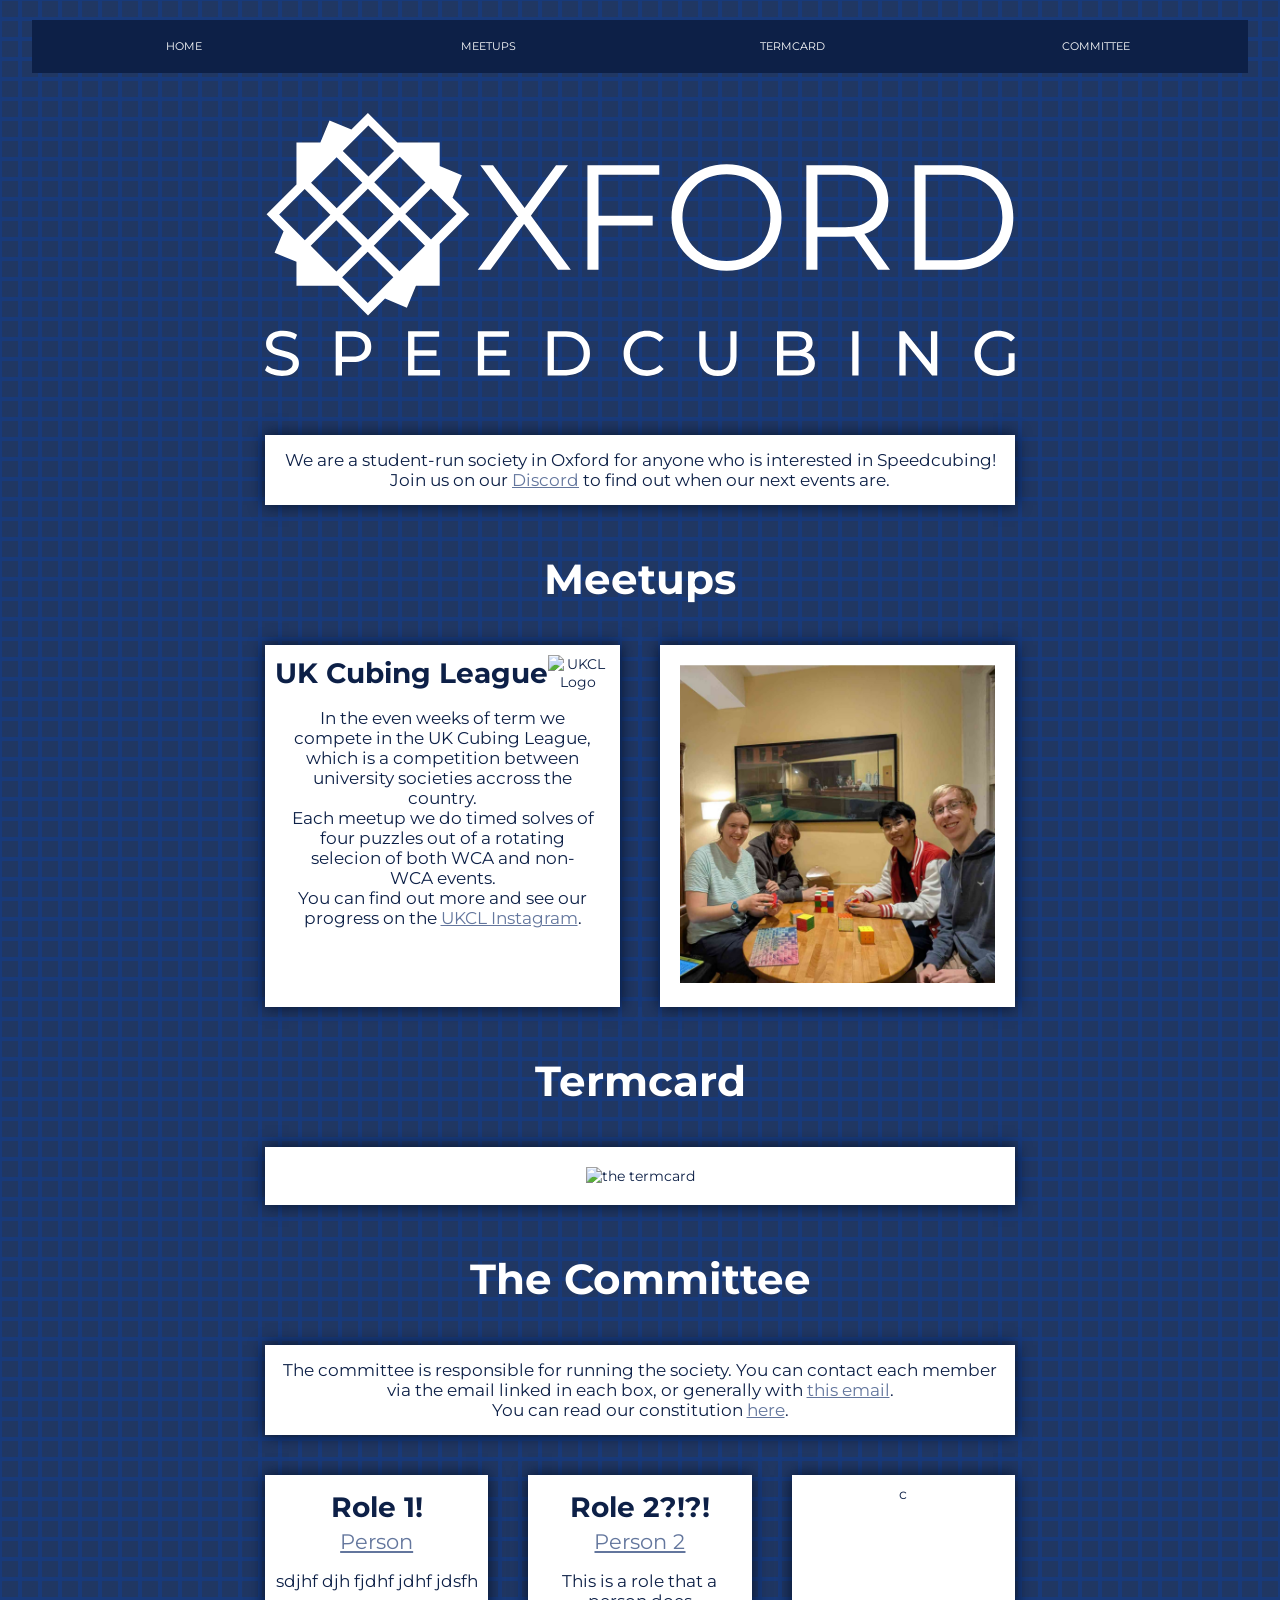
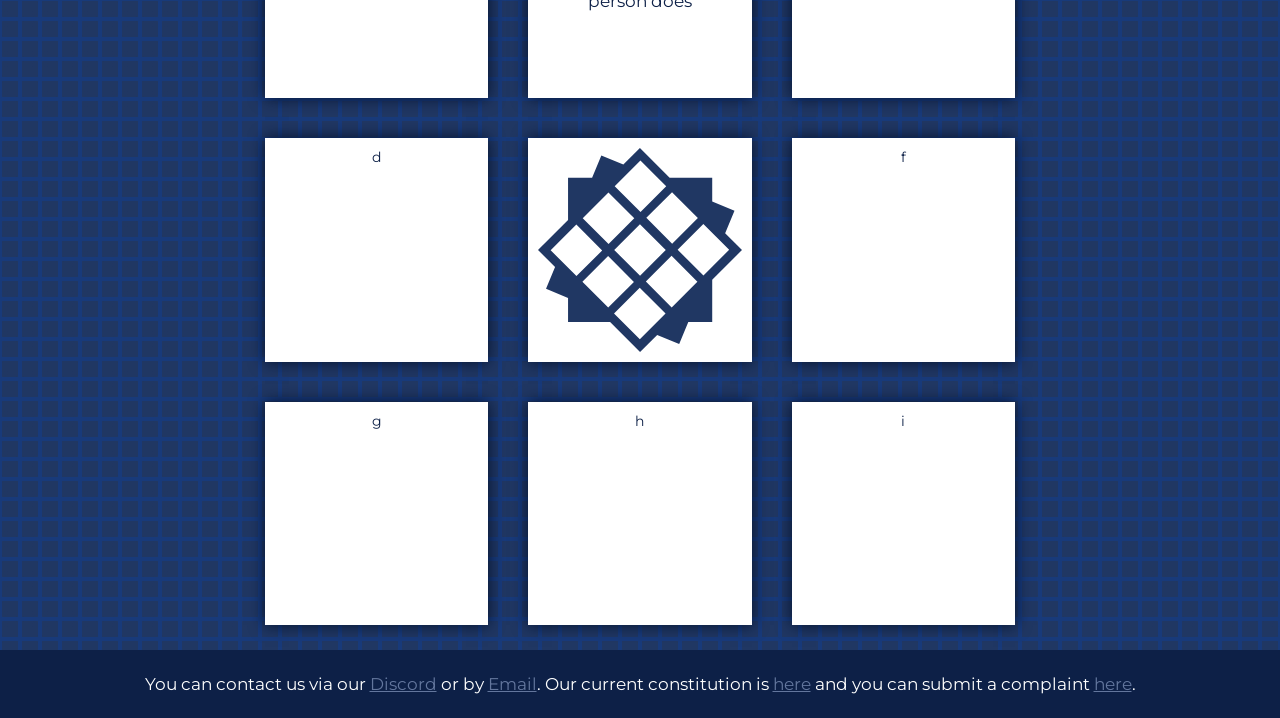
==== commit a400aecf: "Add files via upload" ====
--- a/index.html
+++ b/index.html
@@ -23,7 +23,7 @@
 
         <main>
             <section id="home">
-                <img src="Logos/Full-Logo-Transparent.svg" alt="Oxford Speedcubing Society" style = "max-width:90%; margin:30px">
+                <img src="Logos/Full-Logo-Transparent.svg" alt="Oxford Speedcubing Society" style = "max-width:100%; margin:auto">
             
                 <div class="white-box" style="margin-bottom: 0";>
                     <p style="margin-bottom: 0";>We are a student-run society in Oxford for anyone who is interested in Speedcubing!<br>
@@ -39,7 +39,7 @@
                 <h1>Meetups</h1>
                 <div class="meetups">
                     <div>
-                        <div style="display: flex; margin: 0px;box-shadow:none;padding: 0;"><h2 style="margin: 0;padding: 0;"> UK Cubing League </h2> <img src="UKCL Logo.png" alt="UKCL Logo" style = "width:60px;margin:0px;padding: 0px;"></div>
+                        <div style="display: flex; margin: 0px;box-shadow:none;padding: 0;"><h2 style="margin: 0;padding: 0;"> UK Cubing League </h2> <img src="logos/UKCL Logo.png" alt="UKCL Logo" style = "width:60px;margin:0px;padding: 0px;"></div>
                         <p style="padding-top: 0;">
                             In the even weeks of term we compete in the UK Cubing League, which is a competition 
                             between university societies accross the country.
@@ -50,7 +50,7 @@
                             </p>
                     </div>
                     <div class="hide-mobile">
-                        <img src = "UKCL_meetup_square.jpg" alt="A meetup for UKCL" style="width: 100%;padding:10px;box-sizing: border-box;">
+                        <img src = "Images/UKCL_meetup_square.jpg" alt="A meetup for UKCL" style="width: 100%;padding:10px;box-sizing: border-box;">
                     </div>
                 </div>
             </section>
@@ -58,8 +58,8 @@
             <section id="termcard">
                 <h1>Termcard</h1>
 
-                <div style="max-width: 100%; padding: 20px;background-color: white;box-shadow: 0 0 15px var(--oscs-darker-blue);"><img src="rubiks_cube.jpg" alt ="the termcard" style = "max-width: 100%;"></div>
-    ""      </section>
+                <div style="max-width: 100%; padding: 20px;background-color: white;box-shadow: 0 0 15px var(--oscs-darker-blue);"><img src="images/rubiks_cube.jpg" alt ="the termcard" style = "max-width: 100%;"></div>
+            </section>
 
             <section id="committee">
                 <h1>The Committee</h1>
@@ -94,8 +94,8 @@
 
                     <div>c</div>
                     <div>d</div>
-                    <div class="hide-mobile" style="padding: 0;">
-                        <img src="Logos/Square-Logo-Transparent-Blue.svg"><img>
+                    <div class="hide-mobile">
+                        <img src="Logos/Square-Logo-Transparent-Blue.svg" style="height: 100%;width: 100%;">
                     </div>
                     <div>f</div>
                     <div>g</div>
@@ -109,7 +109,10 @@
 
         <footer>
             <p>
-                You can contact us via our <a href="https://discord.gg/g8TQzC7ckt">Discord</a> or by <a href="mailto:a@a.com"> Email</a>. Our current constitution is <a href="generic-constitution.pdf">here</a> and you can submit a complaint <a href="Complaint.com">here</a>.
+                You can contact us via our <a href="https://discord.gg/g8TQzC7ckt">Discord</a>
+                or by <a href="mailto:a@a.com"> Email</a>. Our current constitution is
+                <a href="generic-constitution.pdf">here</a> and you can submit a complaint 
+                <a href="Complaint.com">here</a>.
             </p>
         </footer>
     
--- a/style2.css
+++ b/style2.css
@@ -4,28 +4,22 @@
   --oscs-dark-blue: #0D2047;
   --oscs-med-blue: #3c537f;
   --oscs-light-blue: #63769d;
-  --oscs-bg1: #243651;
-  --oscs-bg2: #1b3c6b;
 
   scroll-behavior: smooth;
   scroll-padding-top: 100px;
 }
 
 body {
-    /* With help from ChatGPT - made the background image using pure CSS rather than an image */
-    background-color: var(--oscs-bg1);
-    background-image:
-      linear-gradient(var(--oscs-bg2) 3px, transparent 3px),
-      linear-gradient(90deg, var(--oscs-bg2) 3px, transparent 3px);
-    background-size: 18px 18px;  
+    background-color: var(--oscs-blue);
+    background-image: url("Images/background.jpeg");
+    background-position: center;
 
     text-align: center;
-    height: 100vh;
+    min-height: 100vh;
     margin: 0;
     color: var(--oscs-dark-blue);
     font-size: 14px;
     font-family: 'Montserrat', sans-serif;
-    background-color: var(--oscs-blue);
 }
 
 section {
@@ -36,23 +30,23 @@
   position: sticky;
   top: 20px;
   background-color: var(--oscs-dark-blue);
-  width: 90%;
-  max-width: 480px;
+  width: 95%;
   margin: 20px auto;
   font-size: 75%;
   display: flex;
   flex-flow: row wrap;
 }
 
-header > a {
+header a {
   text-decoration: none;
   color: white;
   padding: 20px 4px;
-  flex-grow: 1;
+  flex: 1;
   transition: background-color 0.2s ease;
+
 }
 
-header > a:hover {
+header a:hover {
   background-color: var(--oscs-darker-blue);
 }
 
@@ -70,8 +64,9 @@
   color: white;
 }
 
-footer > p {
+footer  p {
   padding: 24px;
+  margin: 0px;
 }
 
 h1 {
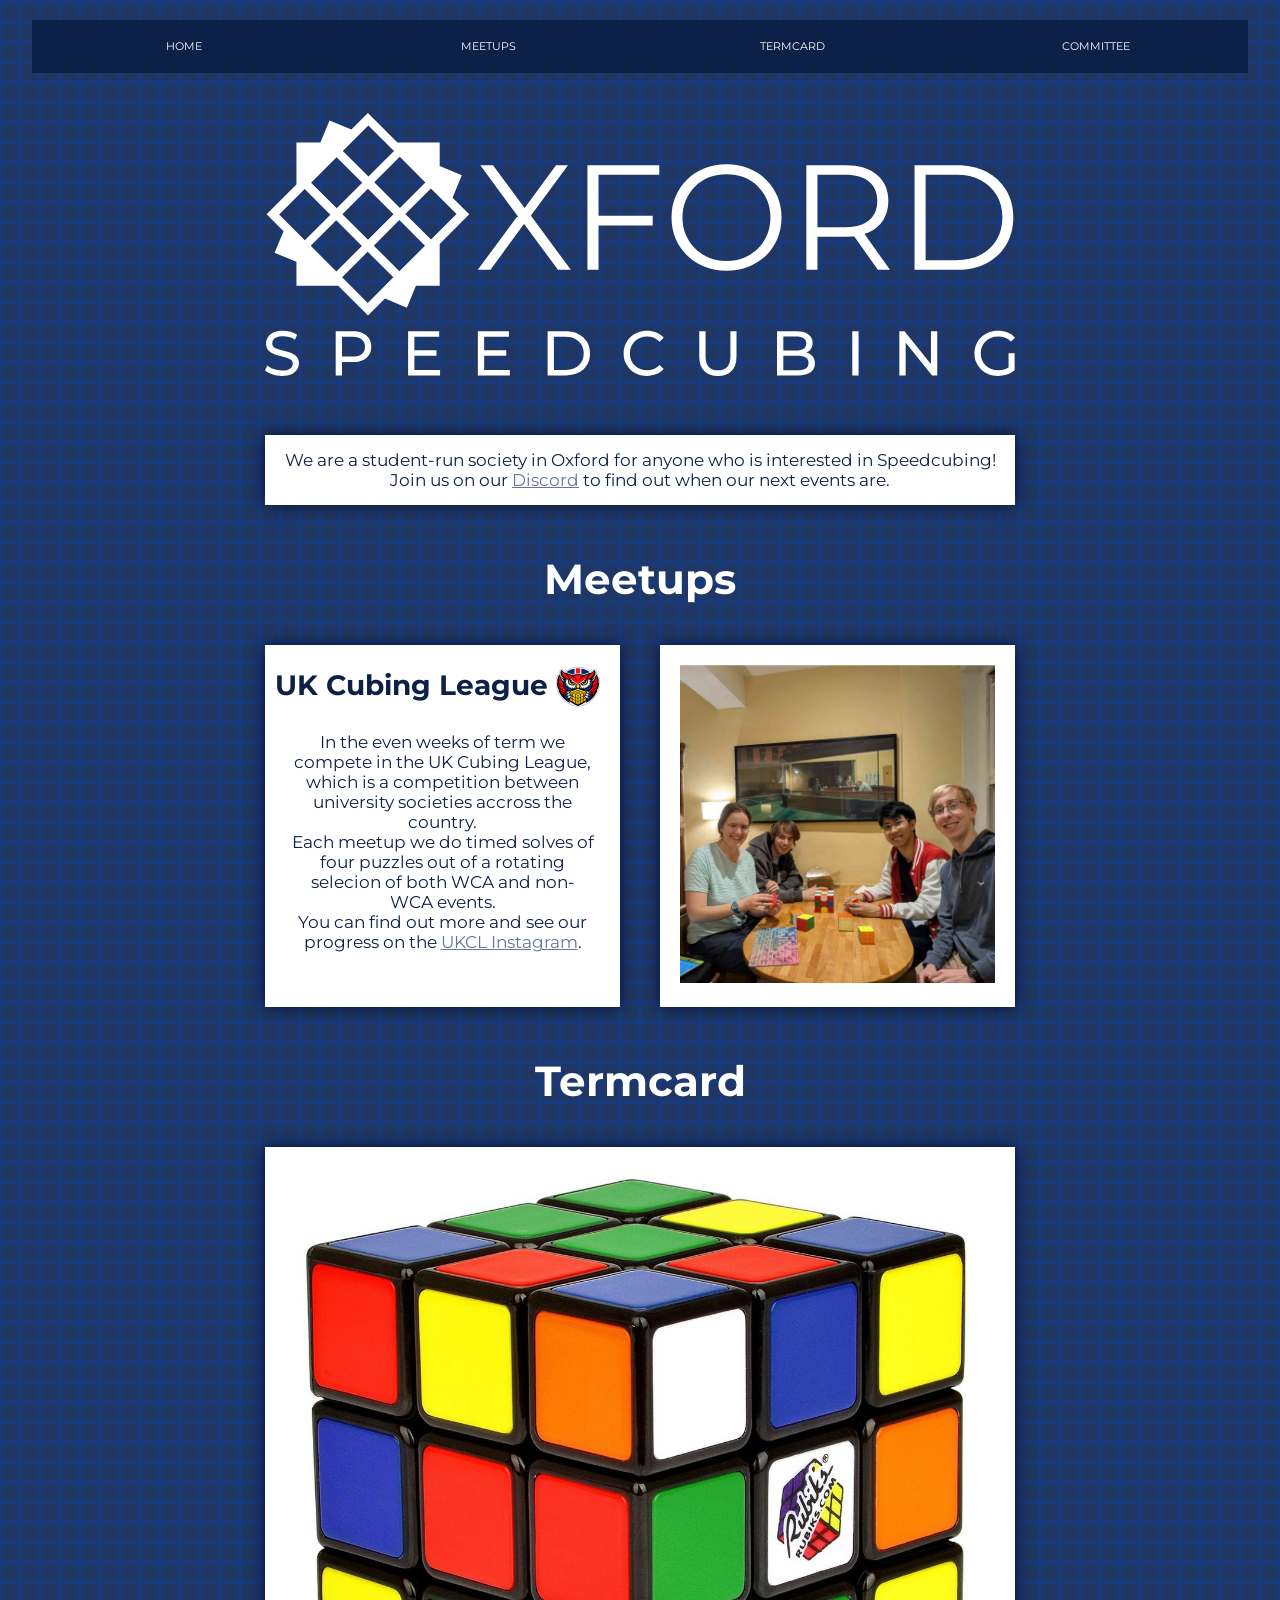
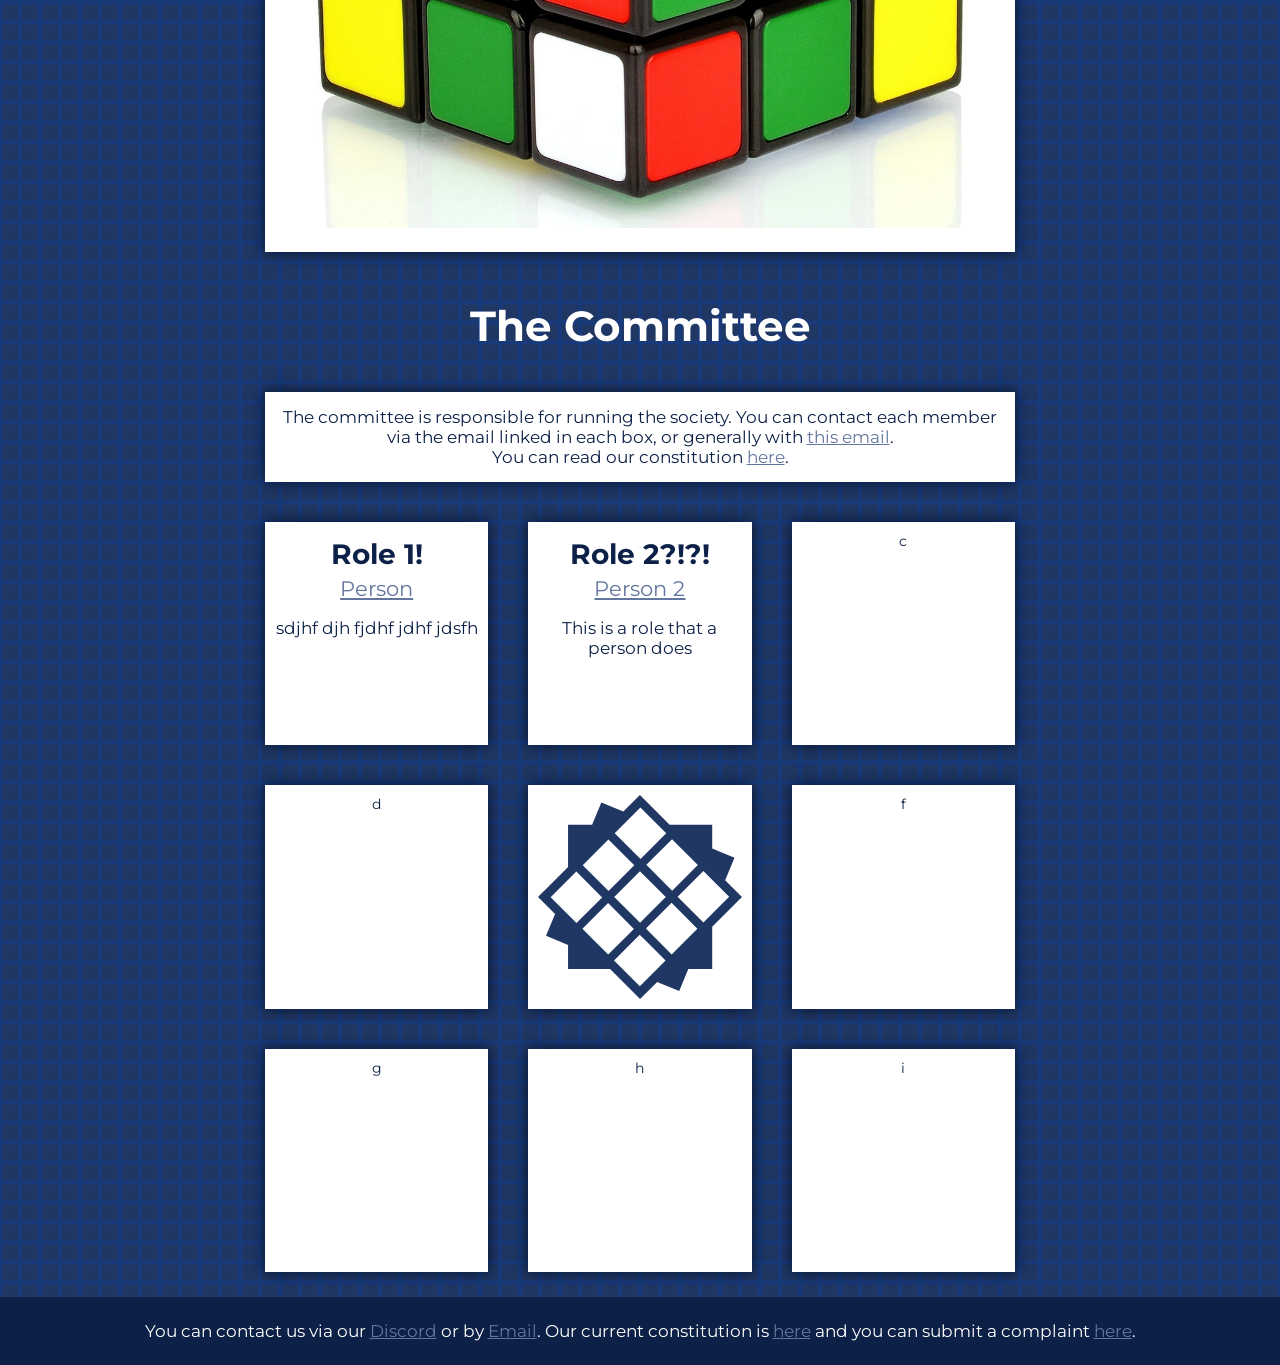
==== commit 145adaa1: "Fix HTML formatting and ensure proper structure" ====
--- a/index.html
+++ b/index.html
@@ -39,7 +39,7 @@
                 <h1>Meetups</h1>
                 <div class="meetups">
                     <div>
-                        <div style="display: flex; margin: 0px;box-shadow:none;padding: 0;"><h2 style="margin: 0;padding: 0;"> UK Cubing League </h2> <img src="logos/UKCL Logo.png" alt="UKCL Logo" style = "width:60px;margin:0px;padding: 0px;"></div>
+                        <div style="display: flex; margin: 0px;box-shadow:none;padding: 0;"><h2 style="margin: 0;padding: 0;"> UK Cubing League </h2> <img src="Logos/UKCL Logo.png" alt="UKCL Logo" style = "width:60px;margin:0px;padding: 0px;"></div>
                         <p style="padding-top: 0;">
                             In the even weeks of term we compete in the UK Cubing League, which is a competition 
                             between university societies accross the country.
@@ -58,7 +58,7 @@
             <section id="termcard">
                 <h1>Termcard</h1>
 
-                <div style="max-width: 100%; padding: 20px;background-color: white;box-shadow: 0 0 15px var(--oscs-darker-blue);"><img src="images/rubiks_cube.jpg" alt ="the termcard" style = "max-width: 100%;"></div>
+                <div style="max-width: 100%; padding: 20px;background-color: white;box-shadow: 0 0 15px var(--oscs-darker-blue);"><img src="Images/rubiks_cube.jpg" alt ="the termcard" style = "max-width: 100%;"></div>
             </section>
 
             <section id="committee">
@@ -119,4 +119,4 @@
     
     </body>
 
-</html>+</html>
